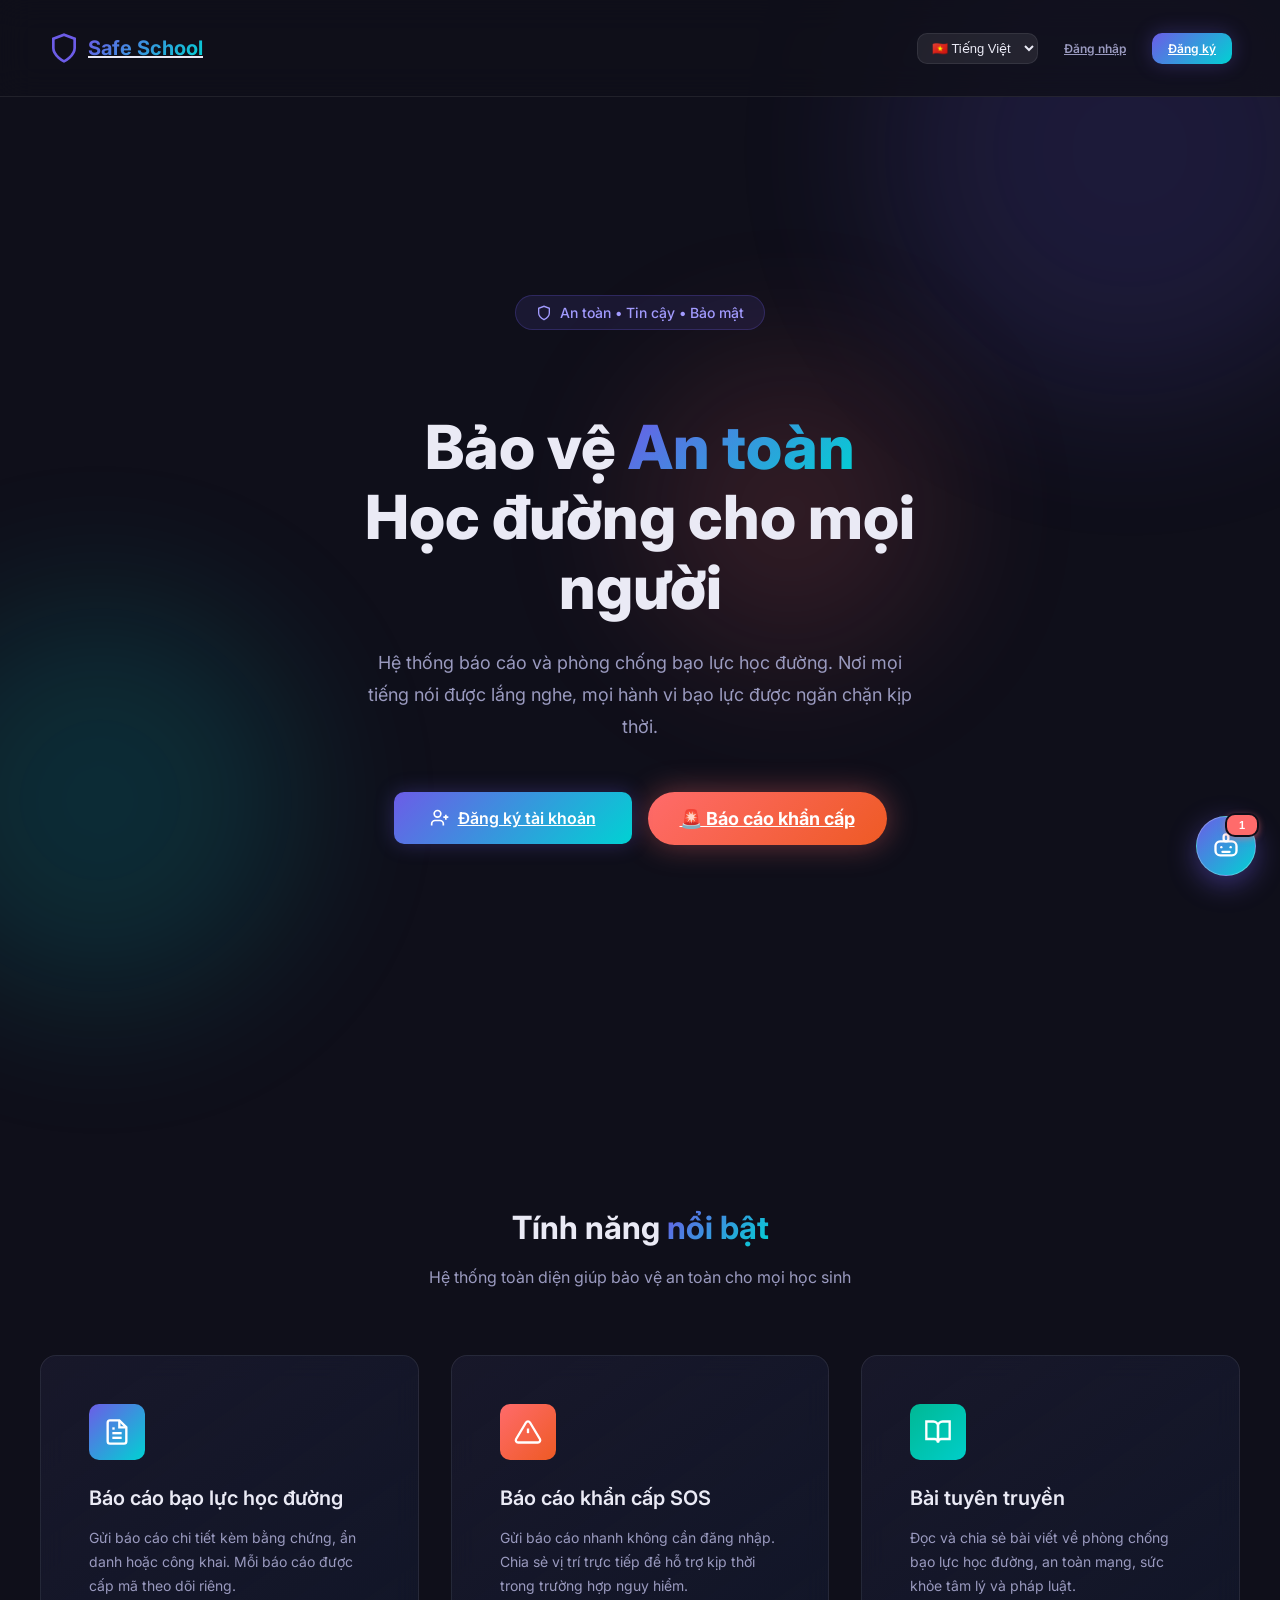
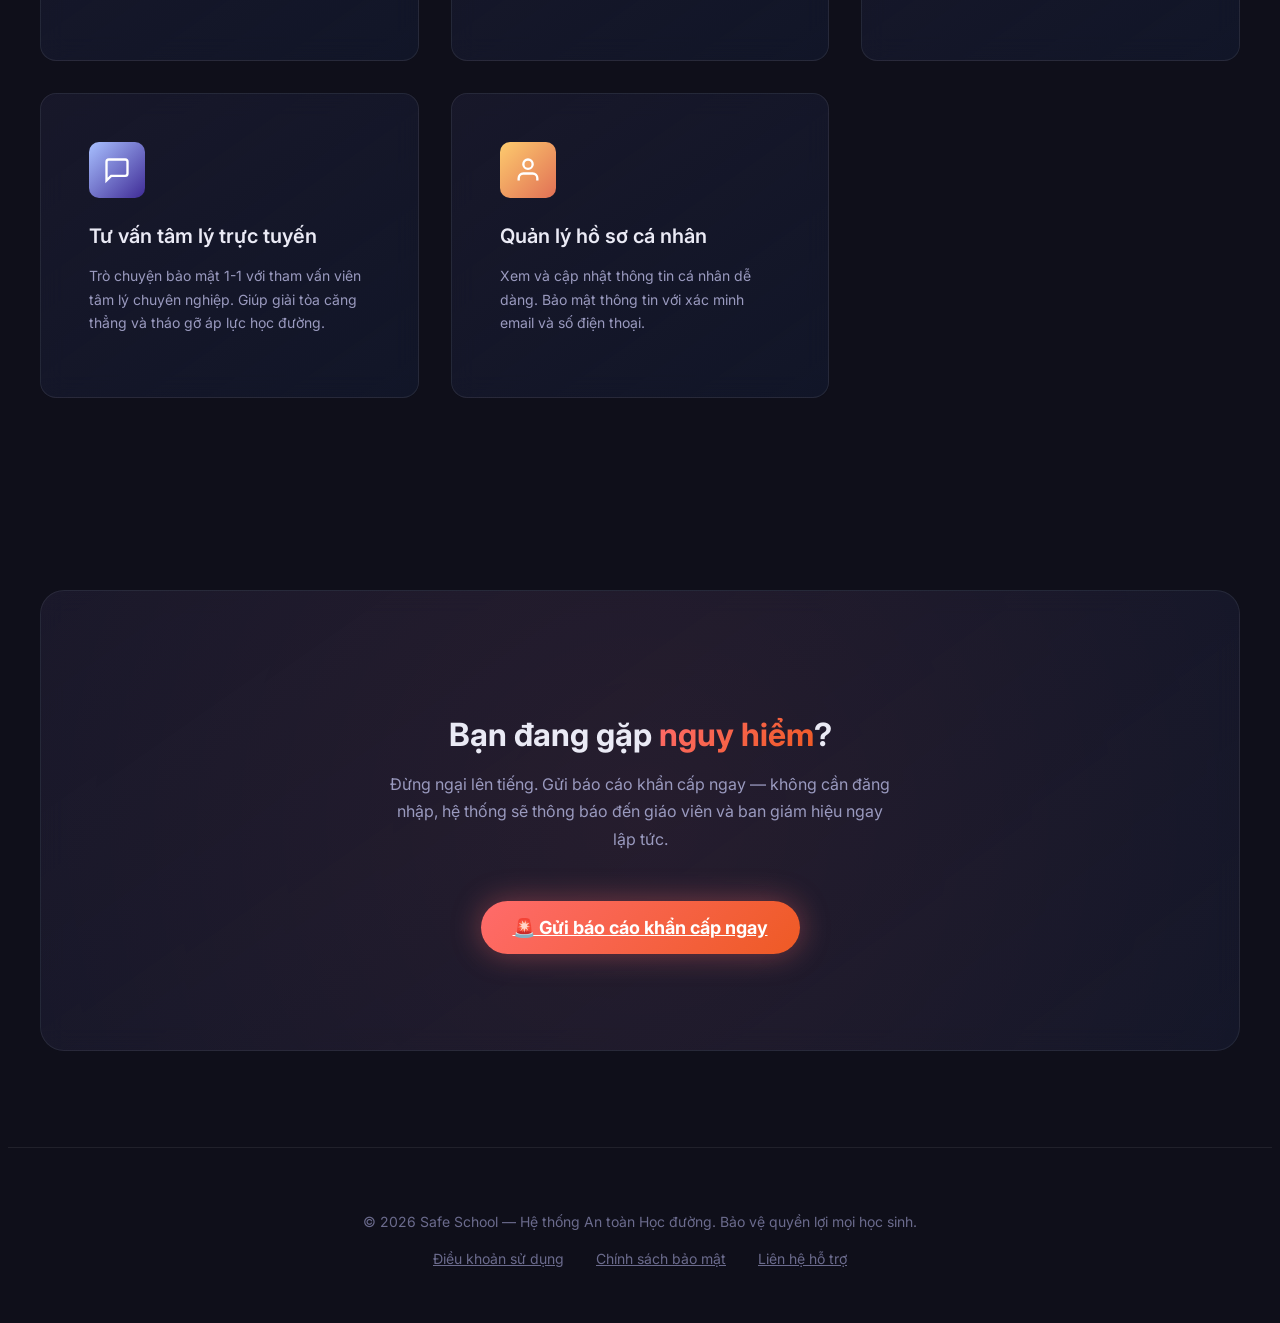
==== index.html @ bd1f9458 "Safe_School" ====
<!DOCTYPE html>
<html lang="vi">

<head>
  <meta charset="UTF-8">
  <meta name="viewport" content="width=device-width, initial-scale=1.0">
  <meta name="description"
    content="Safe School - Hệ thống An toàn Học đường, phòng chống bạo lực học đường. Báo cáo, tuyên truyền và bảo vệ học sinh.">
  <title>Safe School - An toàn Học đường</title>
  <link rel="stylesheet" href="src/css/reset.css">
  <link rel="stylesheet" href="src/css/style.css">
  <style>
    .landing-page {
      min-height: 100vh;
      position: relative;
      overflow: hidden;
    }

    .bg-orb {
      position: fixed;
      border-radius: 50%;
      filter: blur(80px);
      opacity: 0.15;
      pointer-events: none;
      z-index: -1;
    }

    .bg-orb-1 {
      width: 500px;
      height: 500px;
      background: var(--color-primary);
      top: -100px;
      right: -100px;
    }

    .bg-orb-2 {
      width: 400px;
      height: 400px;
      background: var(--color-accent);
      bottom: -100px;
      left: -100px;
    }

    .bg-orb-3 {
      width: 300px;
      height: 300px;
      background: var(--color-danger);
      top: 40%;
      left: 50%;
    }

    /* Hero Section */
    .hero {
      min-height: 100vh;
      display: flex;
      align-items: center;
      justify-content: center;
      text-align: center;
      padding: calc(var(--navbar-height) + var(--space-2xl)) var(--space-lg) var(--space-3xl);
    }

    .hero-content {
      max-width: 720px;
      animation: fadeInUp 0.8s ease;
    }

    .hero-badge {
      display: inline-flex;
      align-items: center;
      gap: var(--space-sm);
      padding: 8px 20px;
      background: rgba(108, 92, 231, 0.12);
      border: 1px solid rgba(108, 92, 231, 0.25);
      border-radius: var(--radius-full);
      font-size: var(--font-size-sm);
      font-weight: 500;
      color: var(--color-primary-light);
      margin-bottom: var(--space-xl);
    }

    .hero-badge svg {
      width: 16px;
      height: 16px;
    }

    .hero-title {
      font-size: clamp(2.2rem, 5vw, 3.8rem);
      font-weight: 800;
      line-height: 1.15;
      margin-bottom: var(--space-lg);
      color: var(--text-primary);
    }

    .hero-subtitle {
      font-size: var(--font-size-md);
      color: var(--text-secondary);
      line-height: 1.8;
      margin-bottom: var(--space-2xl);
      max-width: 560px;
      margin-left: auto;
      margin-right: auto;
    }

    .hero-actions {
      display: flex;
      align-items: center;
      justify-content: center;
      gap: var(--space-md);
      flex-wrap: wrap;
    }

    /* Features Section */
    .features {
      padding: var(--space-4xl) 0;
    }

    .features-header {
      text-align: center;
      margin-bottom: var(--space-3xl);
    }

    .features-header h2 {
      margin-bottom: var(--space-md);
    }

    .features-grid {
      display: grid;
      grid-template-columns: repeat(auto-fit, minmax(280px, 1fr));
      gap: var(--space-xl);
    }

    .feature-card {
      background: var(--gradient-card);
      border: 1px solid var(--border-color);
      border-radius: var(--radius-lg);
      padding: var(--space-2xl);
      backdrop-filter: blur(12px);
      transition: all var(--transition-base);
      animation: fadeInUp 0.6s ease both;
    }

    .feature-card:hover {
      transform: translateY(-6px);
      box-shadow: var(--shadow-card);
      border-color: var(--border-color-hover);
    }

    .feature-icon {
      width: 56px;
      height: 56px;
      border-radius: var(--radius-md);
      display: flex;
      align-items: center;
      justify-content: center;
      margin-bottom: var(--space-lg);
    }

    .feature-icon svg {
      width: 28px;
      height: 28px;
      color: #fff;
    }

    .feature-card h3 {
      margin-bottom: var(--space-sm);
      font-size: var(--font-size-lg);
    }

    .feature-card p {
      font-size: var(--font-size-sm);
    }

    /* CTA Section */
    .cta-section {
      padding: var(--space-4xl) 0;
      text-align: center;
    }

    .cta-card {
      background: var(--gradient-card);
      border: 1px solid var(--border-color);
      border-radius: var(--radius-xl);
      padding: var(--space-4xl) var(--space-2xl);
      backdrop-filter: blur(12px);
      position: relative;
      overflow: hidden;
    }

    .cta-card::before {
      content: '';
      position: absolute;
      top: -50%;
      left: -50%;
      width: 200%;
      height: 200%;
      background: radial-gradient(circle at center, var(--color-danger-light), transparent 60%);
      opacity: 0.5;
      pointer-events: none;
    }

    .cta-card h2 {
      position: relative;
      margin-bottom: var(--space-md);
    }

    .cta-card p {
      position: relative;
      margin-bottom: var(--space-2xl);
      max-width: 500px;
      margin-left: auto;
      margin-right: auto;
    }

    .cta-card .sos-btn {
      position: relative;
    }

    /* Footer */
    .footer {
      padding: var(--space-2xl) 0;
      border-top: 1px solid var(--border-color);
      text-align: center;
    }

    .footer p {
      font-size: var(--font-size-sm);
      color: var(--text-muted);
    }

    .footer-links {
      display: flex;
      justify-content: center;
      gap: var(--space-xl);
      margin-top: var(--space-md);
    }

    .footer-links a {
      font-size: var(--font-size-sm);
      color: var(--text-muted);
      transition: color var(--transition-fast);
    }

    .footer-links a:hover {
      color: var(--color-primary-light);
    }

    @media (max-width: 768px) {
      .hero {
        padding-top: calc(var(--navbar-height) + var(--space-xl));
      }

      .hero-actions {
        flex-direction: column;
        width: 100%;
      }

      .hero-actions .btn {
        width: 100%;
      }

      .features-grid {
        grid-template-columns: 1fr;
      }
    }
  </style>
</head>

<body>
  <!-- Background Orbs -->
  <div class="bg-orb bg-orb-1"></div>
  <div class="bg-orb bg-orb-2"></div>
  <div class="bg-orb bg-orb-3"></div>

  <div class="landing-page">
    <!-- Navbar -->
    <nav class="navbar" id="navbar">
      <a href="index.html" class="navbar-brand">
        <!-- Shield icon -->
        <svg viewBox="0 0 24 24" fill="none" stroke="currentColor" stroke-width="2">
          <path d="M12 22s8-4 8-10V5l-8-3-8 3v7c0 6 8 10 8 10z" stroke="url(#shieldGrad)" />
          <defs>
            <linearGradient id="shieldGrad" x1="4" y1="2" x2="20" y2="22">
              <stop offset="0%" stop-color="#6C5CE7" />
              <stop offset="100%" stop-color="#00D2D3" />
            </linearGradient>
          </defs>
        </svg>
        <span class="text-gradient">Safe School</span>
      </a>
      <div class="navbar-actions" style="display: flex; align-items: center; gap: 10px;">
        <select class="sidebar-lang-select" id="sidebar-language-select"
          style="padding: 6px 10px; border-radius: var(--radius-md); background: rgba(255,255,255,0.08); border: 1px solid var(--border-color); color: var(--text-primary); font-size: 13px; cursor: pointer; outline: none;">
          <option value="vi" style="background: var(--bg-card); color: var(--text-primary);">🇻🇳 Tiếng Việt</option>
          <option value="en" style="background: var(--bg-card); color: var(--text-primary);">🇺🇸 English</option>
          <option value="zh" style="background: var(--bg-card); color: var(--text-primary);">🇨🇳 中文</option>
          <option value="ko" style="background: var(--bg-card); color: var(--text-primary);">🇰🇷 한국어</option>
          <option value="es" style="background: var(--bg-card); color: var(--text-primary);">🇪🇸 Español</option>
          <option value="pt" style="background: var(--bg-card); color: var(--text-primary);">🇵🇹 Português</option>
          <option value="ru" style="background: var(--bg-card); color: var(--text-primary);">🇷🇺 Русский</option>
          <option value="ja" style="background: var(--bg-card); color: var(--text-primary);">🇯🇵 日本語</option>
          <option value="tl" style="background: var(--bg-card); color: var(--text-primary);">🇵🇭 Tagalog</option>
        </select>
        <a href="auth/sign-in.html" class="btn btn-ghost btn-sm" id="btn-nav-signin">Đăng nhập</a>
        <a href="auth/sign-up.html" class="btn btn-primary btn-sm" id="btn-nav-signup">Đăng ký</a>
      </div>
    </nav>

    <!-- Hero Section -->
    <section class="hero">
      <div class="hero-content">
        <div class="hero-badge">
          <svg viewBox="0 0 24 24" fill="none" stroke="currentColor" stroke-width="2">
            <path d="M12 22s8-4 8-10V5l-8-3-8 3v7c0 6 8 10 8 10z" />
          </svg>
          An toàn • Tin cậy • Bảo mật
        </div>
        <h1 class="hero-title">
          Bảo vệ <span class="text-gradient">An toàn</span><br>Học đường cho mọi người
        </h1>
        <p class="hero-subtitle">
          Hệ thống báo cáo và phòng chống bạo lực học đường. Nơi mọi tiếng nói được lắng nghe, mọi hành vi bạo lực được
          ngăn chặn kịp thời.
        </p>
        <div class="hero-actions">
          <a href="auth/sign-up.html" class="btn btn-primary btn-lg" id="btn-hero-signup">
            <svg width="20" height="20" viewBox="0 0 24 24" fill="none" stroke="currentColor" stroke-width="2">
              <path d="M16 21v-2a4 4 0 0 0-4-4H6a4 4 0 0 0-4 4v2" />
              <circle cx="9" cy="7" r="4" />
              <line x1="19" y1="8" x2="19" y2="14" />
              <line x1="22" y1="11" x2="16" y2="11" />
            </svg>
            Đăng ký tài khoản
          </a>
          <a href="pages/report-sos.html" class="sos-btn" id="btn-hero-sos">
            🚨 Báo cáo khẩn cấp
          </a>
        </div>
      </div>
    </section>

    <!-- Features Section -->
    <section class="features">
      <div class="container">
        <div class="features-header">
          <h2>Tính năng <span class="text-gradient">nổi bật</span></h2>
          <p>Hệ thống toàn diện giúp bảo vệ an toàn cho mọi học sinh</p>
        </div>
        <div class="features-grid stagger">
          <!-- Feature 1: Báo cáo BLHD -->
          <div class="feature-card" id="feature-report">
            <div class="feature-icon" style="background: var(--gradient-primary);">
              <svg viewBox="0 0 24 24" fill="none" stroke="currentColor" stroke-width="2">
                <path d="M14 2H6a2 2 0 0 0-2 2v16a2 2 0 0 0 2 2h12a2 2 0 0 0 2-2V8z" />
                <polyline points="14,2 14,8 20,8" />
                <line x1="16" y1="13" x2="8" y2="13" />
                <line x1="16" y1="17" x2="8" y2="17" />
                <polyline points="10,9 9,9 8,9" />
              </svg>
            </div>
            <h3>Báo cáo bạo lực học đường</h3>
            <p>Gửi báo cáo chi tiết kèm bằng chứng, ẩn danh hoặc công khai. Mỗi báo cáo được cấp mã theo dõi riêng.</p>
          </div>

          <!-- Feature 2: SOS -->
          <div class="feature-card" id="feature-sos">
            <div class="feature-icon" style="background: var(--gradient-danger);">
              <svg viewBox="0 0 24 24" fill="none" stroke="currentColor" stroke-width="2">
                <path d="M10.29 3.86L1.82 18a2 2 0 0 0 1.71 3h16.94a2 2 0 0 0 1.71-3L13.71 3.86a2 2 0 0 0-3.42 0z" />
                <line x1="12" y1="9" x2="12" y2="13" />
                <line x1="12" y1="17" x2="12.01" y2="17" />
              </svg>
            </div>
            <h3>Báo cáo khẩn cấp SOS</h3>
            <p>Gửi báo cáo nhanh không cần đăng nhập. Chia sẻ vị trí trực tiếp để hỗ trợ kịp thời trong trường hợp nguy
              hiểm.</p>
          </div>

          <!-- Feature 3: Bài tuyên truyền -->
          <div class="feature-card" id="feature-blogs">
            <div class="feature-icon" style="background: var(--gradient-success);">
              <svg viewBox="0 0 24 24" fill="none" stroke="currentColor" stroke-width="2">
                <path d="M2 3h6a4 4 0 0 1 4 4v14a3 3 0 0 0-3-3H2z" />
                <path d="M22 3h-6a4 4 0 0 0-4 4v14a3 3 0 0 1 3-3h7z" />
              </svg>
            </div>
            <h3>Bài tuyên truyền</h3>
            <p>Đọc và chia sẻ bài viết về phòng chống bạo lực học đường, an toàn mạng, sức khỏe tâm lý và pháp luật.</p>
          </div>

          <!-- Feature 4: Tư vấn tâm lý -->
          <div class="feature-card" id="feature-chat" onclick="window.location.href='pages/chat.html'"
            style="cursor: pointer;">
            <div class="feature-icon" style="background: linear-gradient(135deg, #a8c0ff, #3f2b96);">
              <svg viewBox="0 0 24 24" fill="none" stroke="currentColor" stroke-width="2">
                <path d="M21 15a2 2 0 0 1-2 2H7l-4 4V5a2 2 0 0 1 2-2h14a2 2 0 0 1 2 2z" />
              </svg>
            </div>
            <h3>Tư vấn tâm lý trực tuyến</h3>
            <p>Trò chuyện bảo mật 1-1 với tham vấn viên tâm lý chuyên nghiệp. Giúp giải tỏa căng thẳng và tháo gỡ áp lực
              học đường.</p>
          </div>

          <!-- Feature 5: Quản lý hồ sơ -->
          <div class="feature-card" id="feature-profile">
            <div class="feature-icon" style="background: linear-gradient(135deg, #FDCB6E, #E17055);">
              <svg viewBox="0 0 24 24" fill="none" stroke="currentColor" stroke-width="2">
                <path d="M20 21v-2a4 4 0 0 0-4-4H8a4 4 0 0 0-4 4v2" />
                <circle cx="12" cy="7" r="4" />
              </svg>
            </div>
            <h3>Quản lý hồ sơ cá nhân</h3>
            <p>Xem và cập nhật thông tin cá nhân dễ dàng. Bảo mật thông tin với xác minh email và số điện thoại.</p>
          </div>
        </div>
      </div>
    </section>

    <!-- CTA SOS Section -->
    <section class="cta-section">
      <div class="container">
        <div class="cta-card">
          <h2>Bạn đang gặp <span class="text-gradient"
              style="background: var(--gradient-danger); -webkit-background-clip: text; -webkit-text-fill-color: transparent;">nguy
              hiểm</span>?</h2>
          <p>Đừng ngại lên tiếng. Gửi báo cáo khẩn cấp ngay — không cần đăng nhập, hệ thống sẽ thông báo đến giáo viên
            và ban giám hiệu ngay lập tức.</p>
          <a href="pages/report-sos.html" class="sos-btn" id="btn-cta-sos">
            🚨 Gửi báo cáo khẩn cấp ngay
          </a>
        </div>
      </div>
    </section>

    <!-- Footer -->
    <footer class="footer">
      <div class="container">
        <p>© 2026 Safe School — Hệ thống An toàn Học đường. Bảo vệ quyền lợi mọi học sinh.</p>
        <div class="footer-links">
          <a href="#">Điều khoản sử dụng</a>
          <a href="#">Chính sách bảo mật</a>
          <a href="#">Liên hệ hỗ trợ</a>
        </div>
      </div>
    </footer>
  </div>

  <!-- Toast Container -->
  <div class="toast-container" id="toast-container"></div>

  <script type="module" src="src/js/auth.js"></script>
  <script type="module" src="src/js/script.js"></script>
</body>

</html>
---- src/css/style.css ----
/* ===================================================================
   SAFE SCHOOL - DESIGN SYSTEM
   Hệ thống An toàn Học đường
   Dark mode, Glassmorphism, Mobile-first
   =================================================================== */

/* ===== GOOGLE FONTS ===== */
@import url('https://fonts.googleapis.com/css2?family=Inter:wght@300;400;500;600;700;800&display=swap');

/* ===== SAFEBOT CHATBOT STYLES ===== */
@import url('chatbot.css');

/* ===== DESIGN TOKENS (CSS Custom Properties) ===== */
:root {
  /* — Primary Colors — */
  --color-primary: #6C5CE7;
  --color-primary-light: #A29BFE;
  --color-primary-dark: #4A3DB8;
  --color-primary-glow: rgba(108, 92, 231, 0.3);

  /* — Accent Colors — */
  --color-accent: #00D2D3;
  --color-accent-light: #55E6E6;
  --color-accent-dark: #00A3A4;

  /* — Semantic Colors — */
  --color-success: #00B894;
  --color-success-light: rgba(0, 184, 148, 0.15);
  --color-warning: #FDCB6E;
  --color-warning-light: rgba(253, 203, 110, 0.15);
  --color-danger: #FF6B6B;
  --color-danger-light: rgba(255, 107, 107, 0.15);
  --color-info: #74B9FF;
  --color-info-light: rgba(116, 185, 255, 0.15);

  /* — Background & Surface — */
  --bg-primary: #0F0F1A;
  --bg-secondary: #1A1A2E;
  --bg-tertiary: #16213E;
  --bg-card: rgba(26, 26, 46, 0.7);
  --bg-glass: rgba(255, 255, 255, 0.05);
  --bg-glass-hover: rgba(255, 255, 255, 0.08);
  --bg-input: rgba(255, 255, 255, 0.06);
  --bg-input-focus: rgba(255, 255, 255, 0.1);

  /* — Text Colors — */
  --text-primary: #EAEAF5;
  --text-secondary: #9A9ABF;
  --text-muted: #6B6B8D;
  --text-inverse: #0F0F1A;

  /* — Border — */
  --border-color: rgba(255, 255, 255, 0.08);
  --border-color-hover: rgba(255, 255, 255, 0.15);
  --border-color-focus: var(--color-primary);
  --border-color-error: var(--color-danger);

  /* — Gradients — */
  --gradient-primary: linear-gradient(135deg, #6C5CE7 0%, #00D2D3 100%);
  --gradient-hero: linear-gradient(135deg, #0F0F1A 0%, #1A1A2E 50%, #16213E 100%);
  --gradient-card: linear-gradient(145deg, rgba(26, 26, 46, 0.8), rgba(22, 33, 62, 0.4));
  --gradient-danger: linear-gradient(135deg, #FF6B6B 0%, #EE5A24 100%);
  --gradient-success: linear-gradient(135deg, #00B894 0%, #00CEC9 100%);
  --gradient-sidebar: linear-gradient(180deg, #1A1A2E 0%, #0F0F1A 100%);

  /* — Shadows — */
  --shadow-sm: 0 2px 8px rgba(0, 0, 0, 0.2);
  --shadow-md: 0 4px 16px rgba(0, 0, 0, 0.3);
  --shadow-lg: 0 8px 32px rgba(0, 0, 0, 0.4);
  --shadow-glow: 0 0 20px var(--color-primary-glow);
  --shadow-card: 0 4px 24px rgba(0, 0, 0, 0.25);

  /* — Typography — */
  --font-family: 'Inter', -apple-system, BlinkMacSystemFont, 'Segoe UI', sans-serif;
  --font-size-xs: 0.75rem;
  --font-size-sm: 0.875rem;
  --font-size-base: 1rem;
  --font-size-md: 1.125rem;
  --font-size-lg: 1.25rem;
  --font-size-xl: 1.5rem;
  --font-size-2xl: 2rem;
  --font-size-3xl: 2.5rem;
  --font-size-4xl: 3.5rem;

  /* — Spacing — */
  --space-xs: 0.25rem;
  --space-sm: 0.5rem;
  --space-md: 1rem;
  --space-lg: 1.5rem;
  --space-xl: 2rem;
  --space-2xl: 3rem;
  --space-3xl: 4rem;
  --space-4xl: 6rem;

  /* — Border Radius — */
  --radius-sm: 6px;
  --radius-md: 10px;
  --radius-lg: 16px;
  --radius-xl: 24px;
  --radius-full: 9999px;

  /* — Transitions — */
  --transition-fast: 150ms ease;
  --transition-base: 250ms ease;
  --transition-slow: 400ms ease;
  --transition-spring: 400ms cubic-bezier(0.34, 1.56, 0.64, 1);

  /* — Z-index — */
  --z-dropdown: 100;
  --z-sticky: 200;
  --z-modal: 300;
  --z-toast: 400;
  --z-tooltip: 500;

  /* — Sidebar — */
  --sidebar-width: 260px;
  --sidebar-collapsed: 72px;
  --navbar-height: 64px;
}

/* ===== BASE STYLES ===== */
body {
  font-family: var(--font-family);
  font-size: var(--font-size-base);
  color: var(--text-primary);
  background: var(--bg-primary);
  overflow-x: hidden;
}

/* ===== TYPOGRAPHY ===== */
h1 { font-size: var(--font-size-3xl); font-weight: 800; line-height: 1.2; }
h2 { font-size: var(--font-size-2xl); font-weight: 700; line-height: 1.3; }
h3 { font-size: var(--font-size-xl); font-weight: 600; line-height: 1.4; }
h4 { font-size: var(--font-size-lg); font-weight: 600; line-height: 1.4; }
h5 { font-size: var(--font-size-md); font-weight: 500; line-height: 1.5; }
p  { font-size: var(--font-size-base); line-height: 1.7; color: var(--text-secondary); }

.text-gradient {
  background: var(--gradient-primary);
  -webkit-background-clip: text;
  -webkit-text-fill-color: transparent;
  background-clip: text;
}

/* ===== CONTAINER ===== */
.container {
  width: 100%;
  max-width: 1200px;
  margin: 0 auto;
  padding: 0 var(--space-lg);
}

/* ===== BUTTONS ===== */
.btn {
  display: inline-flex;
  align-items: center;
  justify-content: center;
  gap: var(--space-sm);
  padding: 12px 28px;
  font-size: var(--font-size-sm);
  font-weight: 600;
  border-radius: var(--radius-md);
  transition: all var(--transition-base);
  position: relative;
  overflow: hidden;
  white-space: nowrap;
}

.btn::after {
  content: '';
  position: absolute;
  inset: 0;
  background: linear-gradient(rgba(255,255,255,0.1), transparent);
  opacity: 0;
  transition: opacity var(--transition-fast);
}

.btn:hover::after {
  opacity: 1;
}

.btn:active {
  transform: scale(0.97);
}

/* Primary Button */
.btn-primary {
  background: var(--gradient-primary);
  color: #fff;
  box-shadow: var(--shadow-glow);
}

.btn-primary:hover {
  box-shadow: 0 0 30px var(--color-primary-glow), var(--shadow-md);
  transform: translateY(-2px);
}

/* Secondary/Outline Button */
.btn-secondary {
  background: var(--bg-glass);
  color: var(--text-primary);
  border: 1px solid var(--border-color);
  backdrop-filter: blur(10px);
}

.btn-secondary:hover {
  background: var(--bg-glass-hover);
  border-color: var(--border-color-hover);
  transform: translateY(-2px);
}

/* Danger Button */
.btn-danger {
  background: var(--gradient-danger);
  color: #fff;
  box-shadow: 0 0 20px rgba(255, 107, 107, 0.3);
}

.btn-danger:hover {
  box-shadow: 0 0 30px rgba(255, 107, 107, 0.5), var(--shadow-md);
  transform: translateY(-2px);
}

/* Success Button */
.btn-success {
  background: var(--gradient-success);
  color: #fff;
}

.btn-success:hover {
  transform: translateY(-2px);
  box-shadow: 0 0 20px rgba(0, 184, 148, 0.3);
}

/* Ghost Button */
.btn-ghost {
  background: transparent;
  color: var(--text-secondary);
}

.btn-ghost:hover {
  color: var(--text-primary);
  background: var(--bg-glass);
}

/* Button Sizes */
.btn-sm { padding: 8px 16px; font-size: var(--font-size-xs); }
.btn-lg { padding: 16px 36px; font-size: var(--font-size-base); }
.btn-xl { padding: 18px 48px; font-size: var(--font-size-md); }
.btn-block { width: 100%; }

/* Icon Button */
.btn-icon {
  width: 40px;
  height: 40px;
  padding: 0;
  border-radius: var(--radius-md);
  background: var(--bg-glass);
  border: 1px solid var(--border-color);
}

.btn-icon:hover {
  background: var(--bg-glass-hover);
  border-color: var(--border-color-hover);
}

/* ===== FORM INPUTS ===== */
.form-group {
  display: flex;
  flex-direction: column;
  gap: var(--space-sm);
  margin-bottom: var(--space-lg);
}

.form-label {
  font-size: var(--font-size-sm);
  font-weight: 500;
  color: var(--text-secondary);
}

.form-label .required {
  color: var(--color-danger);
  margin-left: 2px;
}

.form-input,
.form-select,
.form-textarea {
  width: 100%;
  padding: 12px 16px;
  background: var(--bg-input);
  border: 1px solid var(--border-color);
  border-radius: var(--radius-md);
  color: var(--text-primary);
  font-size: var(--font-size-sm);
  transition: all var(--transition-base);
}

.form-input:focus,
.form-select:focus,
.form-textarea:focus {
  background: var(--bg-input-focus);
  border-color: var(--color-primary);
  box-shadow: 0 0 0 3px var(--color-primary-glow);
}

.form-input::placeholder,
.form-textarea::placeholder {
  color: var(--text-muted);
}

/* Input with icon */
.input-wrapper {
  position: relative;
}

.input-wrapper .input-icon {
  position: absolute;
  left: 14px;
  top: 50%;
  transform: translateY(-50%);
  color: var(--text-muted);
  width: 18px;
  height: 18px;
  pointer-events: none;
}

.input-wrapper .form-input {
  padding-left: 42px;
}

.input-wrapper .input-action {
  position: absolute;
  right: 8px;
  top: 50%;
  transform: translateY(-50%);
  background: none;
  border: none;
  color: var(--text-muted);
  cursor: pointer;
  padding: 4px;
  display: flex;
  align-items: center;
  justify-content: center;
  transition: color var(--transition-fast);
}

.input-wrapper .input-action:hover {
  color: var(--text-primary);
}

/* Textarea */
.form-textarea {
  min-height: 120px;
  resize: vertical;
}

/* Select */
.form-select {
  appearance: none;
  background-image: url("data:image/svg+xml,%3Csvg xmlns='http://www.w3.org/2000/svg' width='12' height='12' fill='%239A9ABF' viewBox='0 0 16 16'%3E%3Cpath d='M8 11L3 6h10l-5 5z'/%3E%3C/svg%3E");
  background-repeat: no-repeat;
  background-position: right 14px center;
  padding-right: 36px;
}

/* Checkbox & Toggle */
.form-checkbox {
  display: flex;
  align-items: flex-start;
  gap: var(--space-sm);
  cursor: pointer;
  font-size: var(--font-size-sm);
  color: var(--text-secondary);
}

.form-checkbox input[type="checkbox"] {
  appearance: none;
  width: 20px;
  height: 20px;
  min-width: 20px;
  border: 2px solid var(--border-color);
  border-radius: var(--radius-sm);
  background: var(--bg-input);
  cursor: pointer;
  transition: all var(--transition-fast);
  position: relative;
}

.form-checkbox input[type="checkbox"]:checked {
  background: var(--color-primary);
  border-color: var(--color-primary);
}

.form-checkbox input[type="checkbox"]:checked::after {
  content: '';
  position: absolute;
  left: 5px;
  top: 2px;
  width: 6px;
  height: 10px;
  border: solid #fff;
  border-width: 0 2px 2px 0;
  transform: rotate(45deg);
}

/* Toggle Switch */
.toggle-switch {
  display: flex;
  align-items: center;
  gap: var(--space-md);
  cursor: pointer;
}

.toggle-switch input {
  appearance: none;
  width: 48px;
  height: 26px;
  background: var(--bg-input);
  border: 1px solid var(--border-color);
  border-radius: var(--radius-full);
  position: relative;
  cursor: pointer;
  transition: all var(--transition-base);
}

.toggle-switch input::after {
  content: '';
  position: absolute;
  top: 2px;
  left: 2px;
  width: 20px;
  height: 20px;
  background: var(--text-muted);
  border-radius: 50%;
  transition: all var(--transition-base);
}

.toggle-switch input:checked {
  background: var(--color-primary);
  border-color: var(--color-primary);
}

.toggle-switch input:checked::after {
  left: 24px;
  background: #fff;
}

.toggle-label {
  font-size: var(--font-size-sm);
  color: var(--text-secondary);
}

/* Error State */
.form-group.error .form-input,
.form-group.error .form-select,
.form-group.error .form-textarea {
  border-color: var(--color-danger);
  box-shadow: 0 0 0 3px var(--color-danger-light);
}

.form-error {
  font-size: var(--font-size-xs);
  color: var(--color-danger);
  display: none;
  align-items: center;
  gap: 4px;
  animation: fadeIn 0.2s ease;
}

.form-group.error .form-error {
  display: flex;
}

/* File Upload */
.file-upload {
  border: 2px dashed var(--border-color);
  border-radius: var(--radius-md);
  padding: var(--space-xl);
  text-align: center;
  cursor: pointer;
  transition: all var(--transition-base);
  background: var(--bg-glass);
}

.file-upload:hover {
  border-color: var(--color-primary);
  background: var(--bg-glass-hover);
}

.file-upload input {
  display: none;
}

.file-upload-icon {
  width: 48px;
  height: 48px;
  margin: 0 auto var(--space-md);
  color: var(--text-muted);
}

.file-upload-text {
  font-size: var(--font-size-sm);
  color: var(--text-muted);
}

.file-upload-text span {
  color: var(--color-primary);
  font-weight: 600;
}

/* ===== CARDS ===== */
.card {
  background: var(--gradient-card);
  border: 1px solid var(--border-color);
  border-radius: var(--radius-lg);
  padding: var(--space-xl);
  backdrop-filter: blur(12px);
  transition: all var(--transition-base);
}

.card:hover {
  border-color: var(--border-color-hover);
  box-shadow: var(--shadow-card);
  transform: translateY(-2px);
}

.card-header {
  display: flex;
  align-items: center;
  justify-content: space-between;
  margin-bottom: var(--space-lg);
}

.card-title {
  font-size: var(--font-size-lg);
  font-weight: 600;
  color: var(--text-primary);
}

/* ===== GLASS CARD (Auth pages) ===== */
.glass-card {
  background: rgba(26, 26, 46, 0.6);
  border: 1px solid var(--border-color);
  border-radius: var(--radius-xl);
  padding: var(--space-3xl);
  backdrop-filter: blur(20px);
  box-shadow: var(--shadow-lg);
  position: relative;
  overflow: hidden;
}

.glass-card::before {
  content: '';
  position: absolute;
  top: -50%;
  left: -50%;
  width: 200%;
  height: 200%;
  background: radial-gradient(circle at 30% 30%, var(--color-primary-glow), transparent 50%);
  opacity: 0.3;
  pointer-events: none;
}

/* ===== TOAST NOTIFICATIONS ===== */
.toast-container {
  position: fixed;
  top: var(--space-xl);
  right: var(--space-xl);
  z-index: var(--z-toast);
  display: flex;
  flex-direction: column;
  gap: var(--space-sm);
}

.toast {
  display: flex;
  align-items: center;
  gap: var(--space-md);
  padding: 14px 20px;
  background: var(--bg-secondary);
  border: 1px solid var(--border-color);
  border-radius: var(--radius-md);
  box-shadow: var(--shadow-lg);
  backdrop-filter: blur(16px);
  min-width: 320px;
  max-width: 420px;
  animation: slideInRight 0.4s var(--transition-spring);
  position: relative;
  overflow: hidden;
}

.toast::before {
  content: '';
  position: absolute;
  left: 0;
  top: 0;
  bottom: 0;
  width: 4px;
}

.toast.toast-success::before { background: var(--color-success); }
.toast.toast-error::before { background: var(--color-danger); }
.toast.toast-warning::before { background: var(--color-warning); }
.toast.toast-info::before { background: var(--color-info); }

.toast-icon {
  width: 24px;
  height: 24px;
  min-width: 24px;
}

.toast-success .toast-icon { color: var(--color-success); }
.toast-error .toast-icon { color: var(--color-danger); }
.toast-warning .toast-icon { color: var(--color-warning); }
.toast-info .toast-icon { color: var(--color-info); }

.toast-content {
  flex: 1;
}

.toast-title {
  font-size: var(--font-size-sm);
  font-weight: 600;
  color: var(--text-primary);
}

.toast-message {
  font-size: var(--font-size-xs);
  color: var(--text-secondary);
  margin-top: 2px;
}

.toast-close {
  background: none;
  border: none;
  color: var(--text-muted);
  cursor: pointer;
  padding: 4px;
  transition: color var(--transition-fast);
}

.toast-close:hover {
  color: var(--text-primary);
}

.toast.removing {
  animation: slideOutRight 0.3s ease forwards;
}

/* ===== BADGE ===== */
.badge {
  display: inline-flex;
  align-items: center;
  padding: 4px 10px;
  font-size: var(--font-size-xs);
  font-weight: 600;
  border-radius: var(--radius-full);
  white-space: nowrap;
}

.badge-primary { background: rgba(108, 92, 231, 0.2); color: var(--color-primary-light); }
.badge-success { background: var(--color-success-light); color: var(--color-success); }
.badge-warning { background: var(--color-warning-light); color: var(--color-warning); }
.badge-danger { background: var(--color-danger-light); color: var(--color-danger); }
.badge-info { background: var(--color-info-light); color: var(--color-info); }

/* ===== STAT CARD ===== */
.stat-card {
  background: var(--gradient-card);
  border: 1px solid var(--border-color);
  border-radius: var(--radius-lg);
  padding: var(--space-xl);
  backdrop-filter: blur(12px);
  transition: all var(--transition-base);
  position: relative;
  overflow: hidden;
}

.stat-card::after {
  content: '';
  position: absolute;
  top: 0;
  right: 0;
  width: 80px;
  height: 80px;
  border-radius: 50%;
  filter: blur(40px);
  opacity: 0.2;
}

.stat-card:nth-child(1)::after { background: var(--color-primary); }
.stat-card:nth-child(2)::after { background: var(--color-success); }
.stat-card:nth-child(3)::after { background: var(--color-warning); }
.stat-card:nth-child(4)::after { background: var(--color-danger); }

.stat-card:hover {
  transform: translateY(-4px);
  box-shadow: var(--shadow-card);
}

.stat-icon {
  width: 44px;
  height: 44px;
  border-radius: var(--radius-md);
  display: flex;
  align-items: center;
  justify-content: center;
  margin-bottom: var(--space-md);
}

.stat-value {
  font-size: var(--font-size-2xl);
  font-weight: 700;
  color: var(--text-primary);
  margin-bottom: var(--space-xs);
}

.stat-label {
  font-size: var(--font-size-sm);
  color: var(--text-muted);
}

/* ===== SIDEBAR LAYOUT ===== */
.app-layout {
  display: flex;
  min-height: 100vh;
}

.sidebar, .app-sidebar {
  width: var(--sidebar-width);
  height: 100vh;
  position: fixed;
  left: 0;
  top: 0;
  background: var(--gradient-sidebar);
  border-right: 1px solid var(--border-color);
  padding: var(--space-xl);
  display: flex;
  flex-direction: column;
  z-index: var(--z-sticky);
  transition: all var(--transition-base);
  overflow-y: auto;
  overflow-x: hidden;
  scrollbar-width: thin;
  scrollbar-color: rgba(108, 92, 231, 0.4) transparent;
}

.sidebar::-webkit-scrollbar, .app-sidebar::-webkit-scrollbar {
  width: 5px;
}

.sidebar::-webkit-scrollbar-track, .app-sidebar::-webkit-scrollbar-track {
  background: transparent;
}

.sidebar::-webkit-scrollbar-thumb, .app-sidebar::-webkit-scrollbar-thumb {
  background: rgba(108, 92, 231, 0.4);
  border-radius: 4px;
}

.sidebar::-webkit-scrollbar-thumb:hover, .app-sidebar::-webkit-scrollbar-thumb:hover {
  background: rgba(108, 92, 231, 0.7);
}

.sidebar-logo {
  display: flex;
  align-items: center;
  gap: var(--space-md);
  padding-bottom: var(--space-xl);
  border-bottom: 1px solid var(--border-color);
  margin-bottom: var(--space-xl);
}

.sidebar-logo-icon {
  width: 40px;
  height: 40px;
  background: var(--gradient-primary);
  border-radius: var(--radius-md);
  display: flex;
  align-items: center;
  justify-content: center;
  flex-shrink: 0;
}

.sidebar-logo-icon svg {
  width: 22px;
  height: 22px;
  color: #fff;
}

.sidebar-logo-text {
  font-size: var(--font-size-md);
  font-weight: 700;
  color: var(--text-primary);
}

.sidebar-logo-text span {
  font-size: var(--font-size-xs);
  color: var(--text-muted);
  display: block;
  font-weight: 400;
}

.sidebar-nav {
  flex: 1;
  display: flex;
  flex-direction: column;
  gap: var(--space-xs);
}

.sidebar-link {
  display: flex;
  align-items: center;
  gap: var(--space-md);
  padding: 12px 16px;
  border-radius: var(--radius-md);
  font-size: var(--font-size-sm);
  font-weight: 500;
  color: var(--text-secondary);
  transition: all var(--transition-base);
  position: relative;
}

.sidebar-link:hover {
  color: var(--text-primary);
  background: var(--bg-glass-hover);
}

.sidebar-link.active {
  color: var(--color-primary-light);
  background: rgba(108, 92, 231, 0.12);
}

.sidebar-link.active::before {
  content: '';
  position: absolute;
  left: 0;
  top: 50%;
  transform: translateY(-50%);
  width: 3px;
  height: 20px;
  background: var(--color-primary);
  border-radius: var(--radius-full);
}

.sidebar-link svg {
  width: 20px;
  height: 20px;
  flex-shrink: 0;
}

.sidebar-section-title {
  font-size: var(--font-size-xs);
  font-weight: 600;
  color: var(--text-muted);
  text-transform: uppercase;
  letter-spacing: 1px;
  padding: var(--space-md) var(--space-md) var(--space-sm);
}

.sidebar-footer {
  padding-top: var(--space-lg);
  border-top: 1px solid var(--border-color);
}

.sidebar-user {
  display: flex;
  align-items: center;
  gap: var(--space-md);
  padding: var(--space-sm);
}

.sidebar-avatar {
  width: 36px;
  height: 36px;
  border-radius: var(--radius-full);
  background: var(--gradient-primary);
  display: flex;
  align-items: center;
  justify-content: center;
  font-size: var(--font-size-sm);
  font-weight: 600;
  color: #fff;
  flex-shrink: 0;
}

.sidebar-user-info {
  flex: 1;
  min-width: 0;
}

.sidebar-user-name {
  font-size: var(--font-size-sm);
  font-weight: 600;
  color: var(--text-primary);
  white-space: nowrap;
  overflow: hidden;
  text-overflow: ellipsis;
}

.sidebar-user-role {
  font-size: var(--font-size-xs);
  color: var(--text-muted);
}

/* Main Content */
.main-content {
  flex: 1;
  margin-left: var(--sidebar-width);
  padding: var(--space-2xl);
  min-height: 100vh;
}

/* Navbar (for pages without sidebar) */
.navbar {
  display: flex;
  align-items: center;
  justify-content: space-between;
  padding: var(--space-md) var(--space-2xl);
  height: var(--navbar-height);
  background: rgba(15, 15, 26, 0.8);
  backdrop-filter: blur(16px);
  border-bottom: 1px solid var(--border-color);
  position: fixed;
  top: 0;
  left: 0;
  right: 0;
  z-index: var(--z-sticky);
}

.navbar-brand {
  display: flex;
  align-items: center;
  gap: var(--space-sm);
  font-size: var(--font-size-lg);
  font-weight: 700;
  color: var(--text-primary);
}

.navbar-brand svg {
  width: 32px;
  height: 32px;
}

.navbar-actions {
  display: flex;
  align-items: center;
  gap: var(--space-md);
}

/* Mobile Menu Toggle */
.mobile-menu-toggle {
  display: none;
  background: none;
  border: none;
  color: var(--text-primary);
  cursor: pointer;
  padding: var(--space-sm);
}

.mobile-menu-toggle svg {
  width: 24px;
  height: 24px;
}

/* ===== MODAL ===== */
.modal-overlay {
  position: fixed;
  inset: 0;
  background: rgba(0, 0, 0, 0.6);
  backdrop-filter: blur(4px);
  z-index: var(--z-modal);
  display: flex;
  align-items: center;
  justify-content: center;
  padding: var(--space-lg);
  opacity: 0;
  visibility: hidden;
  transition: all var(--transition-base);
}

.modal-overlay.active {
  opacity: 1;
  visibility: visible;
}

.modal {
  background: var(--bg-secondary);
  border: 1px solid var(--border-color);
  border-radius: var(--radius-xl);
  padding: var(--space-2xl);
  max-width: 480px;
  width: 100%;
  transform: scale(0.9) translateY(20px);
  transition: all var(--transition-spring);
  max-height: 90vh;
  overflow-y: auto;
}

.modal-overlay.active .modal {
  transform: scale(1) translateY(0);
}

.modal-header {
  display: flex;
  align-items: center;
  justify-content: space-between;
  margin-bottom: var(--space-xl);
}

.modal-title {
  font-size: var(--font-size-xl);
  font-weight: 700;
}

.modal-actions {
  display: flex;
  gap: var(--space-md);
  margin-top: var(--space-xl);
}

/* ===== BLOG CARDS ===== */
.blog-grid {
  display: grid;
  grid-template-columns: repeat(auto-fill, minmax(300px, 1fr));
  gap: var(--space-xl);
}

.blog-card {
  background: var(--gradient-card);
  border: 1px solid var(--border-color);
  border-radius: var(--radius-lg);
  overflow: hidden;
  transition: all var(--transition-base);
  cursor: pointer;
}

.blog-card:hover {
  transform: translateY(-4px);
  box-shadow: var(--shadow-card);
  border-color: var(--border-color-hover);
}

.blog-card-image {
  width: 100%;
  height: 180px;
  object-fit: cover;
  background: var(--bg-tertiary);
}

.blog-card-body {
  padding: var(--space-lg);
}

.blog-card-category {
  display: inline-block;
  padding: 4px 10px;
  font-size: var(--font-size-xs);
  font-weight: 600;
  border-radius: var(--radius-full);
  margin-bottom: var(--space-sm);
}

.blog-card-title {
  font-size: var(--font-size-md);
  font-weight: 600;
  color: var(--text-primary);
  margin-bottom: var(--space-sm);
  display: -webkit-box;
  -webkit-line-clamp: 2;
  line-clamp: 2;
  -webkit-box-orient: vertical;
  overflow: hidden;
}

.blog-card-summary {
  font-size: var(--font-size-sm);
  color: var(--text-muted);
  margin-bottom: var(--space-md);
  display: -webkit-box;
  -webkit-line-clamp: 3;
  line-clamp: 3;
  -webkit-box-orient: vertical;
  overflow: hidden;
}

.blog-card-meta {
  display: flex;
  align-items: center;
  gap: var(--space-lg);
  font-size: var(--font-size-xs);
  color: var(--text-muted);
}

.blog-card-meta span {
  display: flex;
  align-items: center;
  gap: 4px;
}

.blog-card-meta svg {
  width: 14px;
  height: 14px;
}

/* ===== SEARCH & FILTER BAR ===== */
.search-filter-bar {
  display: flex;
  align-items: center;
  gap: var(--space-md);
  margin-bottom: var(--space-xl);
  flex-wrap: wrap;
}

.search-box {
  flex: 1;
  min-width: 240px;
  position: relative;
}

.search-box .form-input {
  padding-left: 42px;
}

.search-box svg {
  position: absolute;
  left: 14px;
  top: 50%;
  transform: translateY(-50%);
  width: 18px;
  height: 18px;
  color: var(--text-muted);
  pointer-events: none;
}

.filter-chips {
  display: flex;
  gap: var(--space-sm);
  flex-wrap: wrap;
}

.filter-chip {
  padding: 8px 16px;
  font-size: var(--font-size-xs);
  font-weight: 500;
  border-radius: var(--radius-full);
  background: var(--bg-glass);
  border: 1px solid var(--border-color);
  color: var(--text-secondary);
  cursor: pointer;
  transition: all var(--transition-fast);
  white-space: nowrap;
}

.filter-chip:hover {
  background: var(--bg-glass-hover);
  color: var(--text-primary);
}

.filter-chip.active {
  background: rgba(108, 92, 231, 0.15);
  border-color: var(--color-primary);
  color: var(--color-primary-light);
}

/* ===== REPORT SUCCESS ===== */
.report-success {
  text-align: center;
  padding: var(--space-3xl) var(--space-xl);
}

.report-success-icon {
  width: 80px;
  height: 80px;
  border-radius: 50%;
  background: var(--color-success-light);
  display: flex;
  align-items: center;
  justify-content: center;
  margin: 0 auto var(--space-xl);
  animation: successPulse 0.6s ease;
}

.report-success-icon svg {
  width: 40px;
  height: 40px;
  color: var(--color-success);
}

.report-code {
  display: inline-block;
  padding: 12px 24px;
  background: var(--bg-glass);
  border: 1px solid var(--border-color);
  border-radius: var(--radius-md);
  font-size: var(--font-size-xl);
  font-weight: 700;
  font-family: monospace;
  color: var(--color-primary-light);
  letter-spacing: 2px;
  margin: var(--space-md) 0 var(--space-xl);
}

/* ===== SOS BUTTON ===== */
.sos-btn {
  display: inline-flex;
  align-items: center;
  justify-content: center;
  gap: var(--space-sm);
  padding: 16px 32px;
  background: var(--gradient-danger);
  color: #fff;
  font-size: var(--font-size-md);
  font-weight: 700;
  border-radius: var(--radius-full);
  box-shadow: 0 0 30px rgba(255, 107, 107, 0.4);
  animation: sosPulse 2s infinite;
  transition: all var(--transition-base);
  border: none;
  cursor: pointer;
}

.sos-btn:hover {
  transform: scale(1.05);
  box-shadow: 0 0 50px rgba(255, 107, 107, 0.6);
}

/* ===== PAGE HEADER ===== */
.page-header {
  margin-bottom: var(--space-2xl);
}

.page-title {
  font-size: var(--font-size-2xl);
  font-weight: 700;
  color: var(--text-primary);
  margin-bottom: var(--space-sm);
}

.page-subtitle {
  font-size: var(--font-size-sm);
  color: var(--text-muted);
}

/* ===== TABLE ===== */
.table-wrapper {
  overflow-x: auto;
  border: 1px solid var(--border-color);
  border-radius: var(--radius-lg);
}

.table {
  width: 100%;
  border-collapse: collapse;
}

.table th,
.table td {
  padding: 14px 18px;
  text-align: left;
  font-size: var(--font-size-sm);
}

.table th {
  background: var(--bg-tertiary);
  color: var(--text-muted);
  font-weight: 600;
  text-transform: uppercase;
  font-size: var(--font-size-xs);
  letter-spacing: 0.5px;
}

.table td {
  border-top: 1px solid var(--border-color);
  color: var(--text-secondary);
}

.table tr:hover td {
  background: var(--bg-glass);
}

/* ===== EMPTY STATE ===== */
.empty-state {
  text-align: center;
  padding: var(--space-4xl) var(--space-xl);
}

.empty-state svg {
  width: 80px;
  height: 80px;
  color: var(--text-muted);
  margin-bottom: var(--space-lg);
  opacity: 0.5;
}

.empty-state h3 {
  color: var(--text-secondary);
  margin-bottom: var(--space-sm);
}

.empty-state p {
  color: var(--text-muted);
  font-size: var(--font-size-sm);
}

/* ===== LOADING SPINNER ===== */
.spinner {
  width: 24px;
  height: 24px;
  border: 3px solid var(--border-color);
  border-top-color: var(--color-primary);
  border-radius: 50%;
  animation: spin 0.7s linear infinite;
}

.spinner-lg {
  width: 40px;
  height: 40px;
}

.loading-overlay {
  position: absolute;
  inset: 0;
  background: rgba(15, 15, 26, 0.7);
  display: flex;
  align-items: center;
  justify-content: center;
  border-radius: inherit;
  z-index: 10;
}

/* ===== DIVIDER ===== */
.divider {
  display: flex;
  align-items: center;
  gap: var(--space-md);
  margin: var(--space-xl) 0;
  color: var(--text-muted);
  font-size: var(--font-size-sm);
}

.divider::before,
.divider::after {
  content: '';
  flex: 1;
  height: 1px;
  background: var(--border-color);
}

/* ===== KEYFRAME ANIMATIONS ===== */
@keyframes fadeIn {
  from { opacity: 0; }
  to { opacity: 1; }
}

@keyframes fadeInUp {
  from { opacity: 0; transform: translateY(20px); }
  to { opacity: 1; transform: translateY(0); }
}

@keyframes fadeInDown {
  from { opacity: 0; transform: translateY(-20px); }
  to { opacity: 1; transform: translateY(0); }
}

@keyframes slideInRight {
  from { opacity: 0; transform: translateX(100px); }
  to { opacity: 1; transform: translateX(0); }
}

@keyframes slideOutRight {
  from { opacity: 1; transform: translateX(0); }
  to { opacity: 0; transform: translateX(100px); }
}

@keyframes slideInLeft {
  from { opacity: 0; transform: translateX(-20px); }
  to { opacity: 1; transform: translateX(0); }
}

@keyframes spin {
  to { transform: rotate(360deg); }
}

@keyframes sosPulse {
  0%, 100% { box-shadow: 0 0 20px rgba(255, 107, 107, 0.4); }
  50% { box-shadow: 0 0 40px rgba(255, 107, 107, 0.7); }
}

@keyframes successPulse {
  0% { transform: scale(0); opacity: 0; }
  50% { transform: scale(1.2); }
  100% { transform: scale(1); opacity: 1; }
}

@keyframes shake {
  0%, 100% { transform: translateX(0); }
  10%, 30%, 50%, 70%, 90% { transform: translateX(-4px); }
  20%, 40%, 60%, 80% { transform: translateX(4px); }
}

@keyframes float {
  0%, 100% { transform: translateY(0); }
  50% { transform: translateY(-10px); }
}

@keyframes gradientShift {
  0% { background-position: 0% 50%; }
  50% { background-position: 100% 50%; }
  100% { background-position: 0% 50%; }
}

/* Animation utility classes */
.animate-fade-in { animation: fadeIn 0.4s ease; }
.animate-fade-in-up { animation: fadeInUp 0.5s ease; }
.animate-fade-in-down { animation: fadeInDown 0.5s ease; }
.animate-slide-in-left { animation: slideInLeft 0.4s ease; }
.animate-float { animation: float 3s ease-in-out infinite; }

/* Stagger animations */
.stagger > *:nth-child(1) { animation-delay: 0ms; }
.stagger > *:nth-child(2) { animation-delay: 80ms; }
.stagger > *:nth-child(3) { animation-delay: 160ms; }
.stagger > *:nth-child(4) { animation-delay: 240ms; }
.stagger > *:nth-child(5) { animation-delay: 320ms; }
.stagger > *:nth-child(6) { animation-delay: 400ms; }

/* ===== UTILITY CLASSES ===== */
.flex { display: flex; }
.flex-col { flex-direction: column; }
.items-center { align-items: center; }
.justify-center { justify-content: center; }
.justify-between { justify-content: space-between; }
.gap-sm { gap: var(--space-sm); }
.gap-md { gap: var(--space-md); }
.gap-lg { gap: var(--space-lg); }
.gap-xl { gap: var(--space-xl); }
.text-center { text-align: center; }
.text-right { text-align: right; }
.mt-md { margin-top: var(--space-md); }
.mt-lg { margin-top: var(--space-lg); }
.mt-xl { margin-top: var(--space-xl); }
.mb-md { margin-bottom: var(--space-md); }
.mb-lg { margin-bottom: var(--space-lg); }
.mb-xl { margin-bottom: var(--space-xl); }
.w-full { width: 100%; }
.hidden { display: none !important; }
.sr-only {
  position: absolute;
  width: 1px;
  height: 1px;
  padding: 0;
  margin: -1px;
  overflow: hidden;
  clip: rect(0, 0, 0, 0);
  white-space: nowrap;
  border-width: 0;
}

/* ===== RESPONSIVE ===== */
/* Tablet (768px) */
@media (max-width: 768px) {
  :root {
    --sidebar-width: 0px;
  }

  h1 { font-size: var(--font-size-2xl); }
  h2 { font-size: var(--font-size-xl); }

  .sidebar {
    transform: translateX(-100%);
    width: 260px;
    z-index: var(--z-modal);
  }

  .sidebar.open {
    transform: translateX(0);
  }

  .sidebar-overlay {
    position: fixed;
    inset: 0;
    background: rgba(0, 0, 0, 0.5);
    z-index: calc(var(--z-modal) - 1);
    display: none;
  }

  .sidebar-overlay.active {
    display: block;
  }

  .main-content {
    margin-left: 0;
    padding: var(--space-lg);
  }

  .mobile-menu-toggle {
    display: flex;
  }

  .navbar {
    padding: var(--space-md) var(--space-lg);
  }

  .glass-card {
    padding: var(--space-xl);
  }

  .blog-grid {
    grid-template-columns: 1fr;
  }

  .search-filter-bar {
    flex-direction: column;
    align-items: stretch;
  }

  .search-box {
    min-width: 100%;
  }

  .toast-container {
    left: var(--space-md);
    right: var(--space-md);
    top: var(--space-md);
  }

  .toast {
    min-width: unset;
    max-width: unset;
  }
}

/* Mobile (375px+) */
@media (max-width: 480px) {
  .container {
    padding: 0 var(--space-md);
  }

  .main-content {
    padding: var(--space-md);
  }

  .modal {
    padding: var(--space-xl);
    margin: var(--space-md);
  }

  .btn-xl {
    padding: 14px 32px;
    font-size: var(--font-size-sm);
  }

  .stat-card {
    padding: var(--space-lg);
  }

  .glass-card {
    padding: var(--space-lg);
    border-radius: var(--radius-lg);
  }
}

/* Desktop large */
@media (min-width: 1400px) {
  .container {
    max-width: 1320px;
  }
}

/* ===== APP FOOTER (Internal Pages) ===== */
.app-footer {
  margin-top: auto;
  padding: var(--space-md) 0 var(--space-md);
  border-top: 1px solid var(--border-color);
  position: relative;
}

.app-footer::before {
  content: '';
  position: absolute;
  top: 0;
  left: 50%;
  transform: translateX(-50%);
  width: 120px;
  height: 1px;
  background: var(--gradient-primary);
}

.app-footer-inner {
  max-width: 960px;
  margin: 0 auto;
  padding: 0 var(--space-lg);
}

.app-footer-top {
  display: grid;
  grid-template-columns: 2fr 1fr 1fr;
  gap: var(--space-lg);
  margin-bottom: var(--space-md);
}

.app-footer-brand {
  display: flex;
  align-items: center;
  gap: var(--space-sm);
  font-size: var(--font-size-md);
  font-weight: 700;
  color: var(--text-primary);
  margin-bottom: var(--space-sm);
}

.app-footer-brand svg {
  width: 28px;
  height: 28px;
}

.app-footer-desc {
  font-size: var(--font-size-sm);
  color: var(--text-muted);
  line-height: 1.7;
  max-width: 320px;
}

.app-footer-heading {
  font-size: var(--font-size-xs);
  font-weight: 700;
  color: var(--text-primary);
  text-transform: uppercase;
  letter-spacing: 1px;
  margin-bottom: var(--space-sm);
}

.app-footer-links {
  display: flex;
  flex-direction: column;
  gap: var(--space-sm);
}

.app-footer-links a {
  font-size: var(--font-size-sm);
  color: var(--text-muted);
  transition: all var(--transition-fast);
  display: flex;
  align-items: center;
  gap: 6px;
}

.app-footer-links a:hover {
  color: var(--color-primary-light);
  transform: translateX(4px);
}

.app-footer-bottom {
  display: flex;
  align-items: center;
  justify-content: space-between;
  padding-top: var(--space-sm);
  border-top: 1px solid var(--border-color);
  flex-wrap: wrap;
  gap: var(--space-sm);
}

.app-footer-copyright {
  font-size: var(--font-size-xs);
  color: var(--text-muted);
}

.app-footer-socials {
  display: flex;
  gap: var(--space-sm);
}

.app-footer-socials a {
  width: 36px;
  height: 36px;
  border-radius: var(--radius-md);
  background: var(--bg-glass);
  border: 1px solid var(--border-color);
  display: flex;
  align-items: center;
  justify-content: center;
  color: var(--text-muted);
  transition: all var(--transition-base);
}

.app-footer-socials a:hover {
  background: rgba(108, 92, 231, 0.15);
  border-color: var(--color-primary);
  color: var(--color-primary-light);
  transform: translateY(-2px);
}

.app-footer-socials svg {
  width: 16px;
  height: 16px;
}

@media (max-width: 768px) {
  .app-footer-top {
    grid-template-columns: 1fr;
    gap: var(--space-xl);
  }
  .app-footer-bottom {
    flex-direction: column;
    text-align: center;
  }
}

/* ===== AVATAR SECTION (Profile Page) ===== */
.profile-avatar-section {
  text-align: center;
  margin-bottom: var(--space-2xl);
}

.profile-avatar-wrapper {
  width: 120px;
  height: 120px;
  border-radius: 50%;
  margin: 0 auto var(--space-md);
  position: relative;
  cursor: pointer;
  transition: all var(--transition-base);
}

.profile-avatar-wrapper::before {
  content: '';
  position: absolute;
  inset: -4px;
  border-radius: 50%;
  background: var(--gradient-primary);
  z-index: -1;
  opacity: 0.6;
  transition: opacity var(--transition-base);
}

.profile-avatar-wrapper:hover::before {
  opacity: 1;
}

.profile-avatar-img {
  width: 100%;
  height: 100%;
  border-radius: 50%;
  object-fit: cover;
  background: var(--bg-input);
  border: 3px solid var(--bg-primary);
  display: block;
}

.profile-avatar-placeholder {
  width: 100%;
  height: 100%;
  border-radius: 50%;
  background: var(--bg-tertiary);
  border: 3px solid var(--bg-primary);
  display: flex;
  align-items: center;
  justify-content: center;
  font-size: 42px;
  font-weight: 700;
  color: var(--text-muted);
}

.profile-avatar-overlay {
  position: absolute;
  inset: 0;
  border-radius: 50%;
  background: rgba(0, 0, 0, 0.55);
  display: flex;
  flex-direction: column;
  align-items: center;
  justify-content: center;
  gap: 4px;
  opacity: 0;
  transition: opacity var(--transition-base);
  backdrop-filter: blur(4px);
}

.profile-avatar-wrapper:hover .profile-avatar-overlay {
  opacity: 1;
}

.profile-avatar-overlay svg {
  width: 24px;
  height: 24px;
  color: #fff;
}

.profile-avatar-overlay span {
  font-size: 11px;
  color: rgba(255, 255, 255, 0.9);
  font-weight: 600;
}

.profile-avatar-name {
  font-size: var(--font-size-lg);
  font-weight: 700;
  color: var(--text-primary);
  margin-bottom: 4px;
}

.profile-avatar-role {
  font-size: var(--font-size-xs);
  padding: 4px 14px;
  border-radius: var(--radius-full);
  background: rgba(108, 92, 231, 0.15);
  color: var(--color-primary-light);
  font-weight: 600;
  display: inline-block;
}

/* ===== COUNSELING CTA (Profile Page) ===== */
.counseling-cta {
  background: var(--gradient-card);
  border: 1px solid var(--border-color);
  border-radius: var(--radius-lg);
  padding: var(--space-xl);
  margin-top: var(--space-xl);
  display: flex;
  align-items: center;
  gap: var(--space-lg);
  transition: all var(--transition-base);
  position: relative;
  overflow: hidden;
}

.counseling-cta::before {
  content: '';
  position: absolute;
  top: -50%;
  right: -50%;
  width: 200%;
  height: 200%;
  background: radial-gradient(circle at 70% 30%, rgba(108, 92, 231, 0.08), transparent 50%);
  pointer-events: none;
}

.counseling-cta:hover {
  border-color: var(--color-primary);
  box-shadow: var(--shadow-glow);
  transform: translateY(-2px);
}

.counseling-cta-icon {
  width: 52px;
  height: 52px;
  border-radius: var(--radius-md);
  background: linear-gradient(135deg, #a8c0ff, #3f2b96);
  display: flex;
  align-items: center;
  justify-content: center;
  flex-shrink: 0;
}

.counseling-cta-icon svg {
  width: 26px;
  height: 26px;
  color: #fff;
}

.counseling-cta-content {
  flex: 1;
  position: relative;
}

.counseling-cta-content h4 {
  font-size: var(--font-size-md);
  font-weight: 700;
  color: var(--text-primary);
  margin-bottom: 4px;
}

.counseling-cta-content p {
  font-size: var(--font-size-sm);
  color: var(--text-muted);
}

.counseling-cta .btn {
  flex-shrink: 0;
  position: relative;
}

/* ===== GROUP CHAT UI ===== */
.chat-sidebar-header-row {
  display: flex;
  align-items: center;
  gap: var(--space-sm);
}

.btn-create-group {
  padding: 6px 10px;
  font-size: 11px;
}

.group-badge {
  display: inline-flex;
  align-items: center;
  gap: 4px;
  font-size: 10px;
  padding: 2px 8px;
  border-radius: var(--radius-full);
  background: rgba(0, 210, 211, 0.12);
  color: var(--color-accent);
  font-weight: 600;
}

.conversation-item .group-icon {
  width: 44px;
  height: 44px;
  border-radius: var(--radius-md);
  background: linear-gradient(135deg, var(--color-accent), var(--color-primary));
  color: #fff;
  display: flex;
  align-items: center;
  justify-content: center;
  font-weight: 700;
  font-size: var(--font-size-md);
  flex-shrink: 0;
}

.conversation-item .group-icon svg {
  width: 22px;
  height: 22px;
}

.group-member-tag {
  display: inline-flex;
  align-items: center;
  gap: 4px;
  padding: 4px 10px;
  background: var(--bg-glass);
  border: 1px solid var(--border-color);
  border-radius: var(--radius-full);
  font-size: var(--font-size-xs);
  color: var(--text-secondary);
}

.group-member-tag .remove-member {
  cursor: pointer;
  color: var(--text-muted);
  font-size: 14px;
  line-height: 1;
  transition: color var(--transition-fast);
}

.group-member-tag .remove-member:hover {
  color: var(--color-danger);
}

.members-search-input {
  width: 100%;
  padding: 8px 12px;
  background: var(--bg-input);
  border: 1px solid var(--border-color);
  border-radius: var(--radius-md);
  color: var(--text-primary);
  font-size: var(--font-size-sm);
  transition: all var(--transition-base);
}

.members-search-input:focus {
  border-color: var(--color-primary);
  box-shadow: 0 0 0 3px var(--color-primary-glow);
}

.members-search-results {
  max-height: 200px;
  overflow-y: auto;
  margin-top: var(--space-sm);
}

.members-selected {
  display: flex;
  flex-wrap: wrap;
  gap: var(--space-sm);
  margin-top: var(--space-sm);
  min-height: 32px;
}

.group-sender-name {
  font-size: 11px;
  font-weight: 600;
  color: var(--color-accent);
  margin-bottom: 4px;
}

/* ===== REQUEST INBOX ===== */
.btn-inbox {
  position: relative;
  background: var(--bg-glass);
  border: 1px solid var(--border-color);
  border-radius: var(--radius-md);
  padding: 6px 10px;
  color: var(--text-secondary);
  font-size: var(--font-size-sm);
  cursor: pointer;
  transition: all var(--transition-base);
  display: flex;
  align-items: center;
  gap: 4px;
}

.btn-inbox:hover {
  background: var(--bg-glass-hover);
  color: var(--text-primary);
}

.btn-inbox svg {
  width: 16px;
  height: 16px;
}

.inbox-badge {
  position: absolute;
  top: -4px;
  right: -4px;
  width: 18px;
  height: 18px;
  border-radius: 50%;
  background: var(--color-danger);
  color: #fff;
  font-size: 10px;
  font-weight: 700;
  display: flex;
  align-items: center;
  justify-content: center;
  animation: sosPulse 2s infinite;
}

.invite-item {
  display: flex;
  align-items: center;
  gap: var(--space-md);
  padding: var(--space-md);
  border: 1px solid var(--border-color);
  border-radius: var(--radius-md);
  margin-bottom: var(--space-sm);
  background: var(--bg-glass);
  transition: all var(--transition-base);
  animation: fadeInUp 0.3s ease;
}

.invite-item:hover {
  background: var(--bg-glass-hover);
}

.invite-icon {
  width: 40px;
  height: 40px;
  border-radius: var(--radius-md);
  background: linear-gradient(135deg, var(--color-accent), var(--color-primary));
  display: flex;
  align-items: center;
  justify-content: center;
  flex-shrink: 0;
}

.invite-icon svg {
  width: 20px;
  height: 20px;
  color: #fff;
}

.invite-info {
  flex: 1;
  min-width: 0;
}

.invite-info strong {
  display: block;
  font-size: var(--font-size-sm);
  color: var(--text-primary);
  margin-bottom: 2px;
}

.invite-info span {
  font-size: var(--font-size-xs);
  color: var(--text-muted);
}

.invite-actions {
  display: flex;
  gap: 6px;
  flex-shrink: 0;
}

.invite-actions .btn {
  padding: 6px 14px;
  font-size: 11px;
}

/* ===== MOOD TRACKER ===== */
.mood-tracker-card {
  background: var(--gradient-card);
  border: 1px solid var(--border-color);
  border-radius: var(--radius-lg);
  padding: var(--space-xl);
  margin-bottom: var(--space-2xl);
  text-align: center;
}

.mood-tracker-title {
  font-size: var(--font-size-lg);
  font-weight: 700;
  margin-bottom: var(--space-sm);
  color: var(--text-primary);
}

.mood-emojis {
  display: flex;
  justify-content: center;
  gap: var(--space-md);
  margin: var(--space-lg) 0;
}

.mood-emoji-btn {
  background: var(--bg-glass);
  border: 1px solid var(--border-color);
  border-radius: var(--radius-md);
  width: 60px;
  height: 60px;
  font-size: 32px;
  display: flex;
  align-items: center;
  justify-content: center;
  cursor: pointer;
  transition: all var(--transition-base);
}

.mood-emoji-btn:hover {
  transform: translateY(-4px);
  border-color: var(--color-primary);
  background: var(--bg-glass-hover);
}

.mood-emoji-btn.active {
  border-color: var(--color-primary);
  background: rgba(108, 92, 231, 0.2);
  box-shadow: 0 0 15px rgba(108, 92, 231, 0.4);
}

.mood-history {
  display: flex;
  justify-content: center;
  gap: 8px;
  margin-top: var(--space-md);
  flex-wrap: wrap;
}

.mood-history-item {
  width: 32px;
  height: 32px;
  border-radius: 50%;
  background: var(--bg-tertiary);
  display: flex;
  align-items: center;
  justify-content: center;
  font-size: 16px;
  border: 1px solid var(--border-color);
}

/* ===== PROFILE AVATAR ===== */
.profile-avatar-section {
  display: flex;
  flex-direction: column;
  align-items: center;
  margin-bottom: var(--space-2xl);
  text-align: center;
}

.profile-avatar-wrapper {
  position: relative;
  width: 120px;
  height: 120px;
  border-radius: 50%;
  background: var(--bg-tertiary);
  margin-bottom: var(--space-md);
  cursor: pointer;
  border: 3px solid var(--border-color);
  box-shadow: 0 4px 20px rgba(0, 0, 0, 0.2);
  overflow: hidden;
  transition: all var(--transition-base);
}

.profile-avatar-wrapper:hover {
  border-color: var(--color-primary);
  box-shadow: 0 4px 25px rgba(108, 92, 231, 0.4);
}

.profile-avatar-img {
  width: 100%;
  height: 100%;
  object-fit: cover;
}

.profile-avatar-placeholder {
  width: 100%;
  height: 100%;
  display: flex;
  align-items: center;
  justify-content: center;
  font-size: 48px;
  font-weight: 700;
  color: var(--text-muted);
}

.profile-avatar-overlay {
  position: absolute;
  inset: 0;
  background: rgba(0, 0, 0, 0.6);
  display: flex;
  flex-direction: column;
  align-items: center;
  justify-content: center;
  color: #fff;
  opacity: 0;
  transition: opacity var(--transition-base);
  font-size: var(--font-size-sm);
  font-weight: 500;
}

.profile-avatar-overlay svg {
  width: 24px;
  height: 24px;
  margin-bottom: 4px;
}

.profile-avatar-wrapper:hover .profile-avatar-overlay {
  opacity: 1;
}

.profile-avatar-name {
  font-size: var(--font-size-xl);
  font-weight: 700;
  color: var(--text-primary);
  margin-bottom: 4px;
}

.profile-avatar-role {
  font-size: var(--font-size-sm);
  color: var(--color-primary-light);
  background: rgba(108, 92, 231, 0.1);
  padding: 4px 12px;
  border-radius: var(--radius-full);
  display: inline-block;
}

/* ===== REDDIT-STYLE COMMENTS ===== */
.comment-thread {
  position: relative;
}

.comment-replies {
  margin-left: 20px;
  padding-left: 15px;
  border-left: 2px solid var(--border-color);
  margin-top: var(--space-md);
}

.comment-actions {
  display: flex;
  align-items: center;
  gap: var(--space-md);
  margin-top: var(--space-sm);
}

.vote-btn {
  background: transparent;
  border: none;
  color: var(--text-muted);
  cursor: pointer;
  display: flex;
  align-items: center;
  justify-content: center;
  padding: 4px;
  border-radius: 4px;
  transition: all var(--transition-fast);
}

.vote-btn:hover {
  background: var(--bg-tertiary);
}

.vote-btn.upvoted {
  color: #ff4500; /* Reddit orangered */
}

.vote-btn.downvoted {
  color: #7193ff; /* Reddit periwinkle */
}

.vote-score {
  font-size: var(--font-size-sm);
  font-weight: 700;
  min-width: 20px;
  text-align: center;
  color: var(--text-primary);
}

.btn-reply {
  background: transparent;
  border: none;
  color: var(--text-muted);
  font-size: var(--font-size-xs);
  font-weight: 600;
  cursor: pointer;
  display: flex;
  align-items: center;
  gap: 4px;
  padding: 4px 8px;
  border-radius: 4px;
  transition: background var(--transition-fast);
}

.btn-reply:hover {
  background: var(--bg-tertiary);
  color: var(--text-primary);
}

.reply-form {
  margin-top: var(--space-sm);
  display: none;
  background: var(--bg-card);
  padding: var(--space-md);
  border-radius: var(--radius-md);
  border: 1px solid var(--border-color);
}

.reply-form.active {
  display: block;
}

/* ===== SCROLLBAR ===== */
::-webkit-scrollbar {
  width: 6px;
}

::-webkit-scrollbar-track {
  background: var(--bg-primary);
}

::-webkit-scrollbar-thumb {
  background: var(--border-color);
  border-radius: var(--radius-full);
}

::-webkit-scrollbar-thumb:hover {
  background: var(--text-muted);
}

/* ===== SELECTION ===== */
::selection {
  background: var(--color-primary);
  color: #fff;
}

/* ===== GROUP CHAT & INBOX ===== */
.btn-inbox {
  background: transparent;
  border: none;
  color: var(--text-muted);
  cursor: pointer;
  position: relative;
  display: flex;
  align-items: center;
  justify-content: center;
  width: 36px;
  height: 36px;
  border-radius: 50%;
  transition: all var(--transition-fast);
}

.btn-inbox:hover {
  background: var(--bg-input);
  color: var(--color-primary);
}

.inbox-badge {
  position: absolute;
  top: -2px;
  right: -2px;
  background: var(--color-danger);
  color: #fff;
  font-size: 10px;
  font-weight: 700;
  width: 18px;
  height: 18px;
  border-radius: 50%;
  display: flex;
  align-items: center;
  justify-content: center;
  border: 2px solid var(--bg-card);
}

.chat-sidebar-header-row {
  display: flex;
  gap: 8px;
}

.btn-create-group {
  flex: 0 0 auto;
  display: flex;
  align-items: center;
  gap: 6px;
}

/* Members search in Group Modal */
.members-search-input {
  width: 100%;
  padding: 10px 15px;
  border: 1px solid var(--border-color);
  border-radius: var(--radius-md);
  background: var(--bg-input);
  color: var(--text-primary);
  font-size: var(--font-size-sm);
  margin-bottom: 8px;
}

.members-search-results {
  max-height: 150px;
  overflow-y: auto;
  border: 1px solid var(--border-color);
  border-radius: var(--radius-md);
  background: var(--bg-card);
  margin-bottom: 12px;
}
.members-search-results:empty {
  display: none;
}

.members-selected {
  display: flex;
  flex-wrap: wrap;
  gap: 8px;
}

.group-member-tag {
  background: var(--bg-glass);
  border: 1px solid var(--border-color);
  padding: 4px 10px;
  border-radius: 20px;
  font-size: var(--font-size-xs);
  display: flex;
  align-items: center;
  gap: 6px;
}

.remove-member {
  cursor: pointer;
  color: var(--text-muted);
  font-weight: bold;
}
.remove-member:hover {
  color: var(--color-danger);
}

/* Inbox Request Items */
.invite-item {
  display: flex;
  align-items: center;
  gap: var(--space-md);
  padding: var(--space-md);
  border-bottom: 1px solid var(--border-color);
}
.invite-item:last-child {
  border-bottom: none;
}

.invite-icon {
  width: 40px;
  height: 40px;
  border-radius: 50%;
  background: var(--bg-glass);
  color: var(--color-primary);
  display: flex;
  align-items: center;
  justify-content: center;
  flex-shrink: 0;
}

.invite-info {
  flex: 1;
  display: flex;
  flex-direction: column;
  gap: 4px;
}

.invite-info strong {
  font-size: var(--font-size-sm);
  color: var(--text-primary);
}

.invite-info span {
  font-size: var(--font-size-xs);
  color: var(--text-muted);
}

.invite-actions {
  display: flex;
  gap: 8px;
}

/* ===== SIDEBAR FOOTER (USER INFO) ===== */
.sidebar-footer {
  margin-top: auto;
  padding: var(--space-md);
  border-top: 1px solid var(--border-color);
  background: var(--bg-card);
}

.sidebar-user {
  display: flex;
  align-items: center;
  gap: var(--space-sm);
}

.sidebar-avatar {
  width: 36px;
  height: 36px;
  border-radius: 50%;
  background: var(--color-primary);
  color: #fff;
  display: flex;
  align-items: center;
  justify-content: center;
  font-weight: 700;
  font-size: var(--font-size-sm);
  flex-shrink: 0;
  background-position: center;
  background-size: cover;
  background-repeat: no-repeat;
}

.sidebar-user-info {
  flex: 1;
  min-width: 0;
  display: flex;
  flex-direction: column;
}

.sidebar-user-name {
  font-weight: 600;
  font-size: var(--font-size-sm);
  color: var(--text-primary);
  white-space: nowrap;
  overflow: hidden;
  text-overflow: ellipsis;
}

.sidebar-user-role {
  font-size: var(--font-size-xs);
  color: var(--text-muted);
}

.btn-icon {
  background: transparent;
  border: none;
  color: var(--text-muted);
  cursor: pointer;
  display: flex;
  align-items: center;
  justify-content: center;
  padding: 6px;
  border-radius: var(--radius-sm);
  transition: all var(--transition-fast);
}

.btn-icon:hover {
  background: var(--bg-input);
  color: var(--color-danger);
}
.btn-icon svg {
  width: 18px;
  height: 18px;
}

/* ===== UTILITIES ===== */
.hidden {
  display: none !important;
}

/* ===== MODAL OVERLAY ===== */
.modal-overlay {
  position: fixed;
  inset: 0;
  background: rgba(0, 0, 0, 0.6);
  backdrop-filter: blur(4px);
  display: flex;
  align-items: center;
  justify-content: center;
  z-index: 1000;
  animation: modalFadeIn 0.25s ease;
}

.modal-overlay > div {
  animation: modalSlideUp 0.3s ease;
}

@keyframes modalFadeIn {
  from { opacity: 0; }
  to { opacity: 1; }
}

@keyframes modalSlideUp {
  from { opacity: 0; transform: translateY(20px) scale(0.97); }
  to { opacity: 1; transform: translateY(0) scale(1); }
}

/* ===== TOAST NOTIFICATIONS ===== */
.toast-container {
  position: fixed;
  top: 20px;
  right: 20px;
  z-index: 9999;
  display: flex;
  flex-direction: column;
  gap: 10px;
}

.toast {
  background: var(--bg-card);
  border: 1px solid var(--border-color);
  border-radius: var(--radius-lg);
  padding: 14px 20px;
  min-width: 280px;
  max-width: 400px;
  box-shadow: 0 8px 30px rgba(0, 0, 0, 0.25);
  animation: toastSlideIn 0.35s ease;
  transition: opacity 0.3s ease, transform 0.3s ease;
}

.toast.removing {
  opacity: 0;
  transform: translateX(30px);
}

.toast-success {
  border-left: 4px solid var(--color-success);
}

.toast-error {
  border-left: 4px solid var(--color-danger);
}

.toast-title {
  font-weight: 700;
  font-size: var(--font-size-sm);
  color: var(--text-primary);
  margin-bottom: 2px;
}

.toast-message {
  font-size: var(--font-size-xs);
  color: var(--text-muted);
}

@keyframes toastSlideIn {
  from { opacity: 0; transform: translateX(40px); }
  to { opacity: 1; transform: translateX(0); }
}

/* ===== MESSENGER CHAT FEATURES ===== */
.btn-icon-chat {
  background: transparent;
  border: none;
  color: var(--text-muted);
  cursor: pointer;
  width: 36px;
  height: 36px;
  border-radius: 50%;
  display: flex;
  align-items: center;
  justify-content: center;
  transition: all var(--transition-fast);
}

.btn-icon-chat:hover {
  background: var(--bg-glass-hover);
  color: var(--color-primary-light);
}

/* Call Modal Screen */
.call-modal-card {
  background: var(--bg-card);
  border: 1px solid var(--border-color);
  border-radius: var(--radius-xl);
  padding: 40px 30px;
  width: 90%;
  max-width: 380px;
  text-align: center;
  display: flex;
  flex-direction: column;
  align-items: center;
  box-shadow: 0 20px 50px rgba(0, 0, 0, 0.4);
}

.call-avatar-wrapper {
  position: relative;
  margin-bottom: 24px;
}

.call-avatar {
  width: 90px;
  height: 90px;
  border-radius: 50%;
  background: var(--color-primary);
  color: #fff;
  font-size: 32px;
  font-weight: 700;
  display: flex;
  align-items: center;
  justify-content: center;
  position: relative;
  z-index: 2;
  box-shadow: 0 8px 25px rgba(0, 0, 0, 0.3);
  background-position: center;
  background-size: cover;
}

.call-pulse-ring {
  position: absolute;
  top: -10px;
  left: -10px;
  right: -10px;
  bottom: -10px;
  border-radius: 50%;
  border: 2px solid var(--color-primary);
  animation: pulseRing 1.8s infinite ease-out;
  z-index: 1;
}

@keyframes pulseRing {
  0% { transform: scale(0.9); opacity: 1; }
  100% { transform: scale(1.4); opacity: 0; }
}

.call-user-name {
  font-size: var(--font-size-lg);
  font-weight: 700;
  margin-bottom: 6px;
  color: var(--text-primary);
}

.call-status-text {
  font-size: var(--font-size-sm);
  color: var(--text-muted);
  margin-bottom: 16px;
}

.call-timer {
  font-size: 20px;
  font-weight: 700;
  color: var(--color-success);
  margin-bottom: 24px;
  letter-spacing: 1px;
}

.call-controls {
  display: flex;
  gap: 20px;
  justify-content: center;
}

.btn-call-action {
  width: 54px;
  height: 54px;
  border-radius: 50%;
  border: none;
  cursor: pointer;
  display: flex;
  align-items: center;
  justify-content: center;
  transition: transform var(--transition-fast);
}

.btn-call-action:hover {
  transform: scale(1.1);
}

.btn-call-action.btn-mute {
  background: var(--bg-tertiary);
  color: var(--text-primary);
}

.btn-call-action.btn-mute.active {
  background: var(--color-danger);
  color: #fff;
}

.btn-call-action.btn-end {
  background: #e74c3c;
  color: #fff;
}

/* Chat Theme Selector */
.theme-options-grid {
  display: grid;
  grid-template-columns: repeat(3, 1fr);
  gap: 16px;
}

.theme-option {
  display: flex;
  flex-direction: column;
  align-items: center;
  gap: 8px;
  cursor: pointer;
  padding: 10px;
  border-radius: var(--radius-md);
  border: 2px solid transparent;
  transition: all var(--transition-fast);
}

.theme-option:hover, .theme-option.active {
  border-color: var(--color-primary);
  background: var(--bg-glass-hover);
}

.theme-preview {
  width: 50px;
  height: 50px;
  border-radius: 50%;
  box-shadow: 0 4px 12px rgba(0, 0, 0, 0.2);
}

.theme-preview-default { background: var(--bg-card); border: 1px solid var(--border-color); }
.theme-preview-sunset { background: linear-gradient(135deg, #ff7e5f, #feb47b); }
.theme-preview-ocean { background: linear-gradient(135deg, #2b5876, #4e4376); }
.theme-preview-neon { background: linear-gradient(135deg, #111, #00f2fe); }
.theme-preview-lavender { background: linear-gradient(135deg, #e0c3fc, #8ec5fc); }

.theme-option span {
  font-size: var(--font-size-xs);
  font-weight: 500;
  color: var(--text-muted);
}

/* Active Chat Themes on .chat-messages */
.chat-messages.theme-sunset {
  background: linear-gradient(180deg, rgba(255, 126, 95, 0.12), rgba(254, 180, 123, 0.08)) !important;
}

.chat-messages.theme-ocean {
  background: linear-gradient(180deg, rgba(43, 88, 118, 0.25), rgba(78, 67, 118, 0.2)) !important;
}

.chat-messages.theme-neon {
  background: linear-gradient(180deg, rgba(0, 0, 0, 0.8), rgba(0, 242, 254, 0.1)) !important;
}

.chat-messages.theme-lavender {
  background: linear-gradient(180deg, rgba(224, 195, 252, 0.15), rgba(142, 197, 252, 0.15)) !important;
}

/* ===== MESSENGER MESSAGE CONTEXT MENU & REACTIONS ===== */
.msg-context-menu {
  position: fixed;
  z-index: 10000;
  background: var(--bg-card);
  border: 1px solid var(--border-color);
  border-radius: var(--radius-lg);
  padding: 8px;
  box-shadow: 0 10px 35px rgba(0, 0, 0, 0.4);
  width: 220px;
  animation: contextMenuPop 0.15s ease-out;
}

@keyframes contextMenuPop {
  from { opacity: 0; transform: scale(0.92); }
  to { opacity: 1; transform: scale(1); }
}

.context-reactions-bar {
  display: flex;
  justify-content: space-around;
  padding: 4px 2px 8px;
}

.btn-reaction {
  background: transparent;
  border: none;
  font-size: 20px;
  cursor: pointer;
  padding: 4px;
  border-radius: 50%;
  transition: transform 0.15s ease, background 0.15s ease;
}

.btn-reaction:hover {
  transform: scale(1.35);
  background: var(--bg-glass-hover);
}

.context-menu-divider {
  height: 1px;
  background: var(--border-color);
  margin: 4px 0;
}

.context-menu-items {
  display: flex;
  flex-direction: column;
  gap: 2px;
}

.context-item {
  display: flex;
  align-items: center;
  gap: 10px;
  padding: 8px 12px;
  background: transparent;
  border: none;
  border-radius: var(--radius-sm);
  color: var(--text-primary);
  font-size: var(--font-size-sm);
  cursor: pointer;
  text-align: left;
  transition: background var(--transition-fast);
}

.context-item:hover {
  background: var(--bg-glass-hover);
}

.context-item.text-danger:hover {
  background: rgba(231, 76, 60, 0.15);
  color: #e74c3c;
}

/* Reply Preview Bar above Input */
.reply-preview-bar {
  display: flex;
  align-items: center;
  justify-content: space-between;
  padding: 8px 16px;
  background: var(--bg-tertiary);
  border-top: 1px solid var(--border-color);
  border-left: 3px solid var(--color-primary);
}

.reply-preview-content {
  flex: 1;
  min-width: 0;
}

.reply-title {
  font-size: 11px;
  font-weight: 700;
  color: var(--color-primary-light);
}

.reply-text {
  font-size: 12px;
  color: var(--text-muted);
  white-space: nowrap;
  overflow: hidden;
  text-overflow: ellipsis;
}

.btn-cancel-reply {
  background: transparent;
  border: none;
  color: var(--text-muted);
  font-size: 18px;
  cursor: pointer;
  padding: 0 4px;
}

/* Quoted Reply inside Message Bubble */
.quoted-msg-box {
  background: rgba(0, 0, 0, 0.2);
  border-left: 3px solid var(--color-primary-light);
  padding: 6px 10px;
  border-radius: 6px;
  margin-bottom: 6px;
  font-size: 11px;
}

.message-bubble.sent .quoted-msg-box {
  background: rgba(255, 255, 255, 0.2);
  border-left-color: #fff;
}

.quoted-name {
  font-weight: 700;
  margin-bottom: 2px;
  opacity: 0.9;
}

.quoted-text {
  opacity: 0.8;
  white-space: nowrap;
  overflow: hidden;
  text-overflow: ellipsis;
}

/* Message Reactions Badge */
.message-reactions-badge {
  position: absolute;
  bottom: -10px;
  right: 12px;
  background: var(--bg-card);
  border: 1px solid var(--border-color);
  border-radius: 12px;
  padding: 2px 6px;
  font-size: 11px;
  box-shadow: 0 2px 8px rgba(0, 0, 0, 0.25);
  display: flex;
  align-items: center;
  gap: 3px;
  cursor: pointer;
}

.message-bubble.sent .message-reactions-badge {
  right: auto;
  left: 12px;
  color: var(--text-primary);
}

/* STRICT IMAGE CROPPING & CONTAINMENT */
.conversation-avatar, .call-avatar, .sidebar-avatar, .blog-card-image, .profile-avatar,
.group-icon, [id*="avatar"], [class*="avatar"] {
  overflow: hidden !important;
  position: relative;
}

.conversation-avatar img, .call-avatar img, .sidebar-avatar img, .profile-avatar img,
.group-icon img, [id*="avatar"] img, [class*="avatar"] img {
  width: 100% !important;
  height: 100% !important;
  object-fit: cover !important;
  border-radius: inherit !important;
  display: block;
}

/* Video containment in call modal */
video {
  object-fit: cover;
  max-width: 100%;
}

/* Blog card images must fill the frame */
.blog-card-image img {
  width: 100% !important;
  height: 100% !important;
  object-fit: cover !important;
  display: block;
}

/* Emoji Picker Popup */
.emoji-picker-popup {
  position: absolute;
  bottom: 60px;
  left: 20px;
  background: var(--bg-card);
  border: 1px solid var(--border-color);
  border-radius: var(--radius-lg);
  padding: 10px;
  display: grid;
  grid-template-columns: repeat(5, 1fr);
  gap: 8px;
  box-shadow: 0 10px 30px rgba(0, 0, 0, 0.3);
  z-index: 100;
  width: 210px;
}

.emoji-picker-popup span {
  font-size: 22px;
  text-align: center;
  cursor: pointer;
  padding: 4px;
  border-radius: var(--radius-sm);
  transition: transform 0.15s ease, background 0.15s ease;
}

.emoji-picker-popup span:hover {
  transform: scale(1.3);
  background: var(--bg-glass-hover);
}
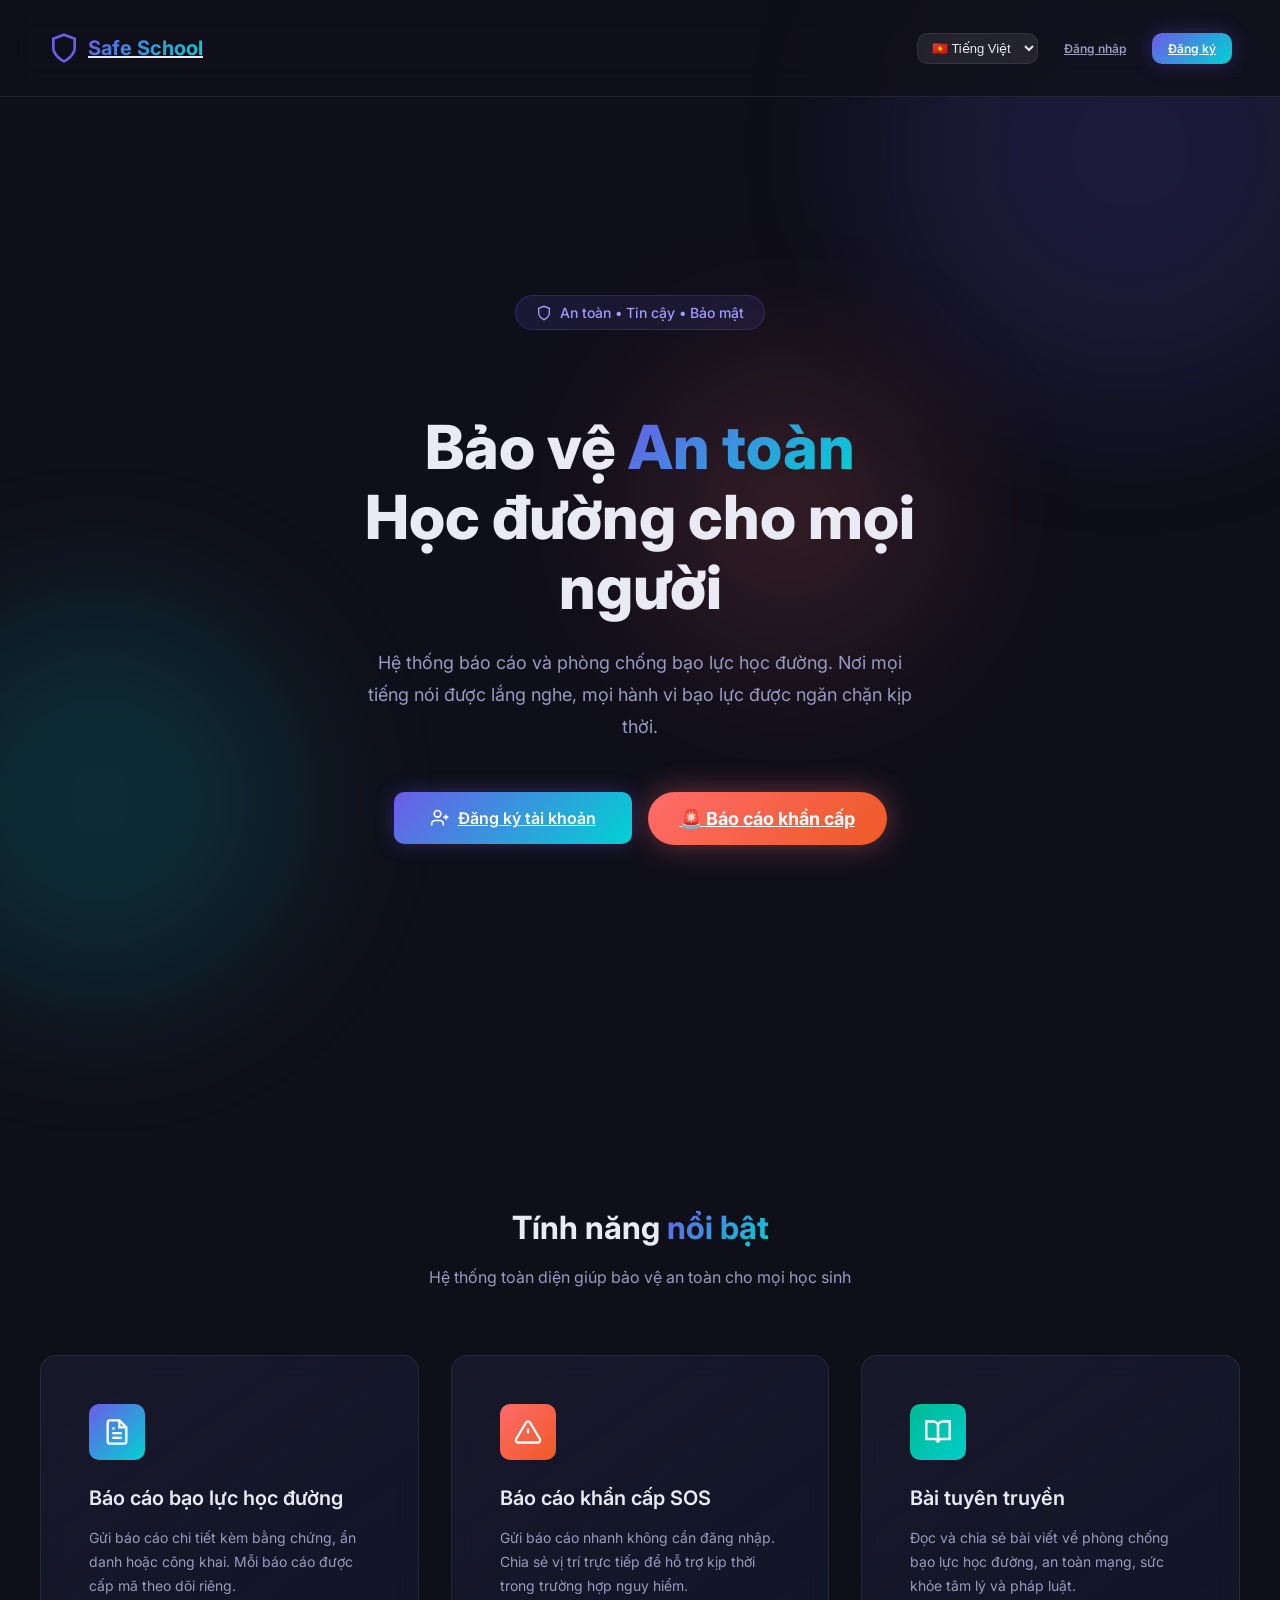
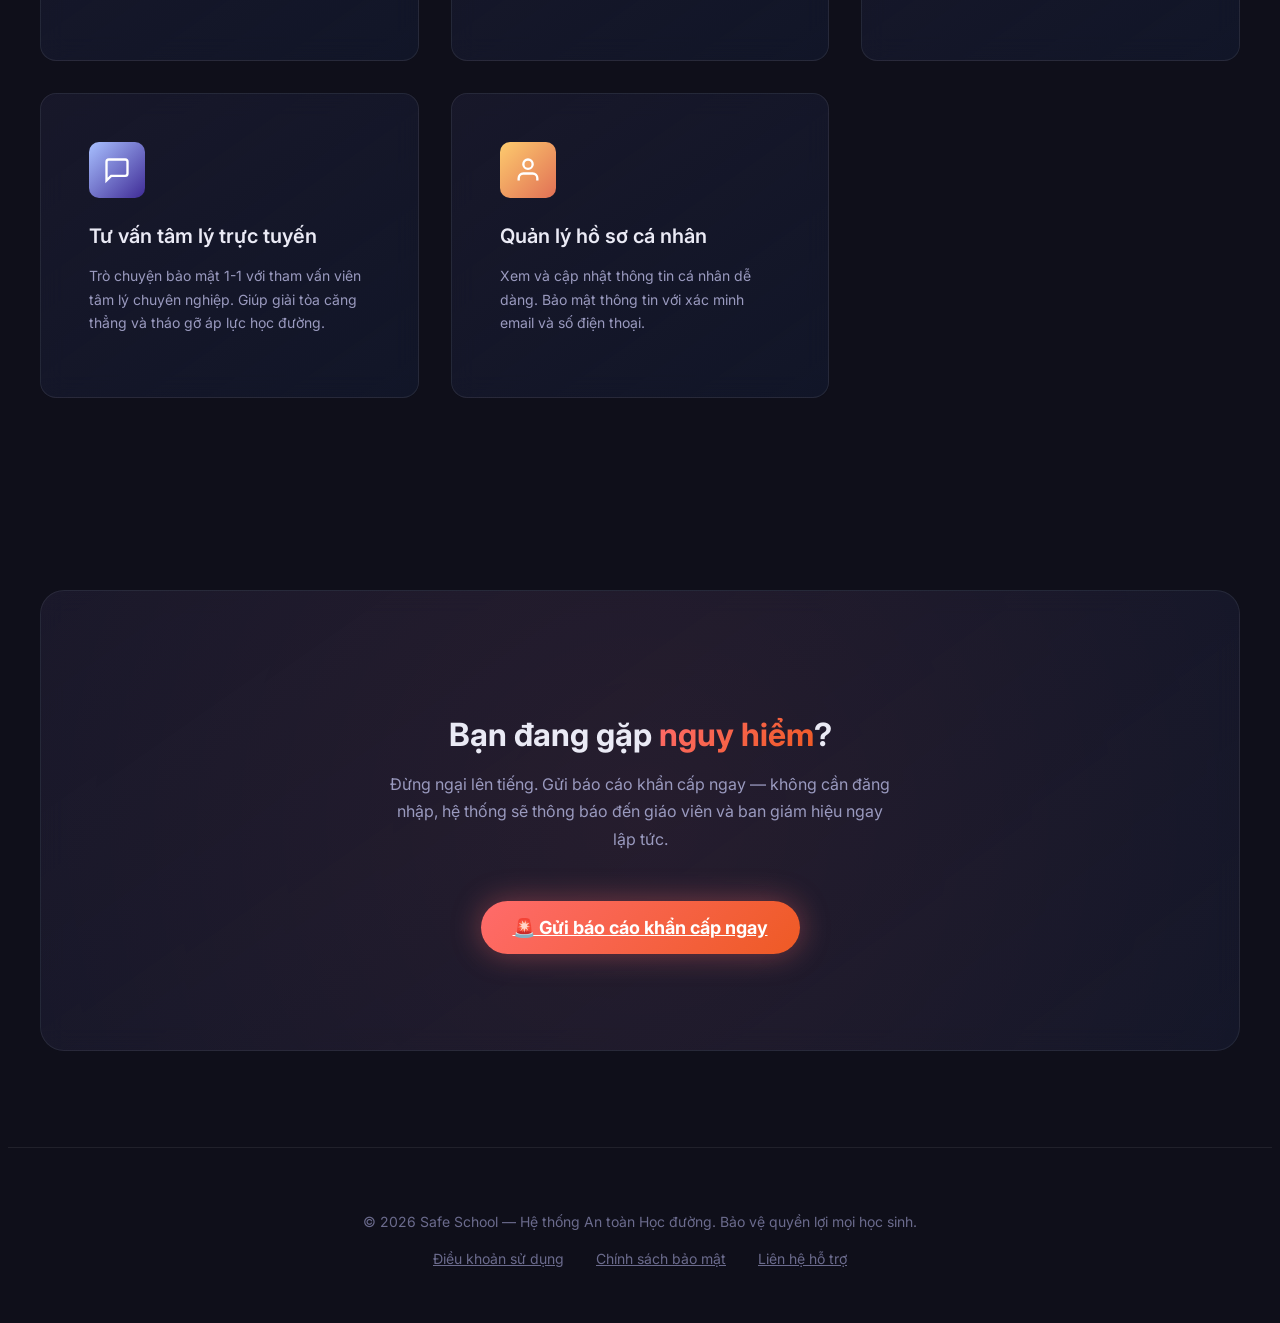
==== commit b01aa82f: "Cập nhật giao diện và thêm chatbot" ====
--- a/index.html
+++ b/index.html
@@ -449,6 +449,7 @@
 
   <script type="module" src="src/js/auth.js"></script>
   <script type="module" src="src/js/script.js"></script>
+  <script type="module" src="src/js/chatbot.js"></script>
 </body>
 
 </html>
